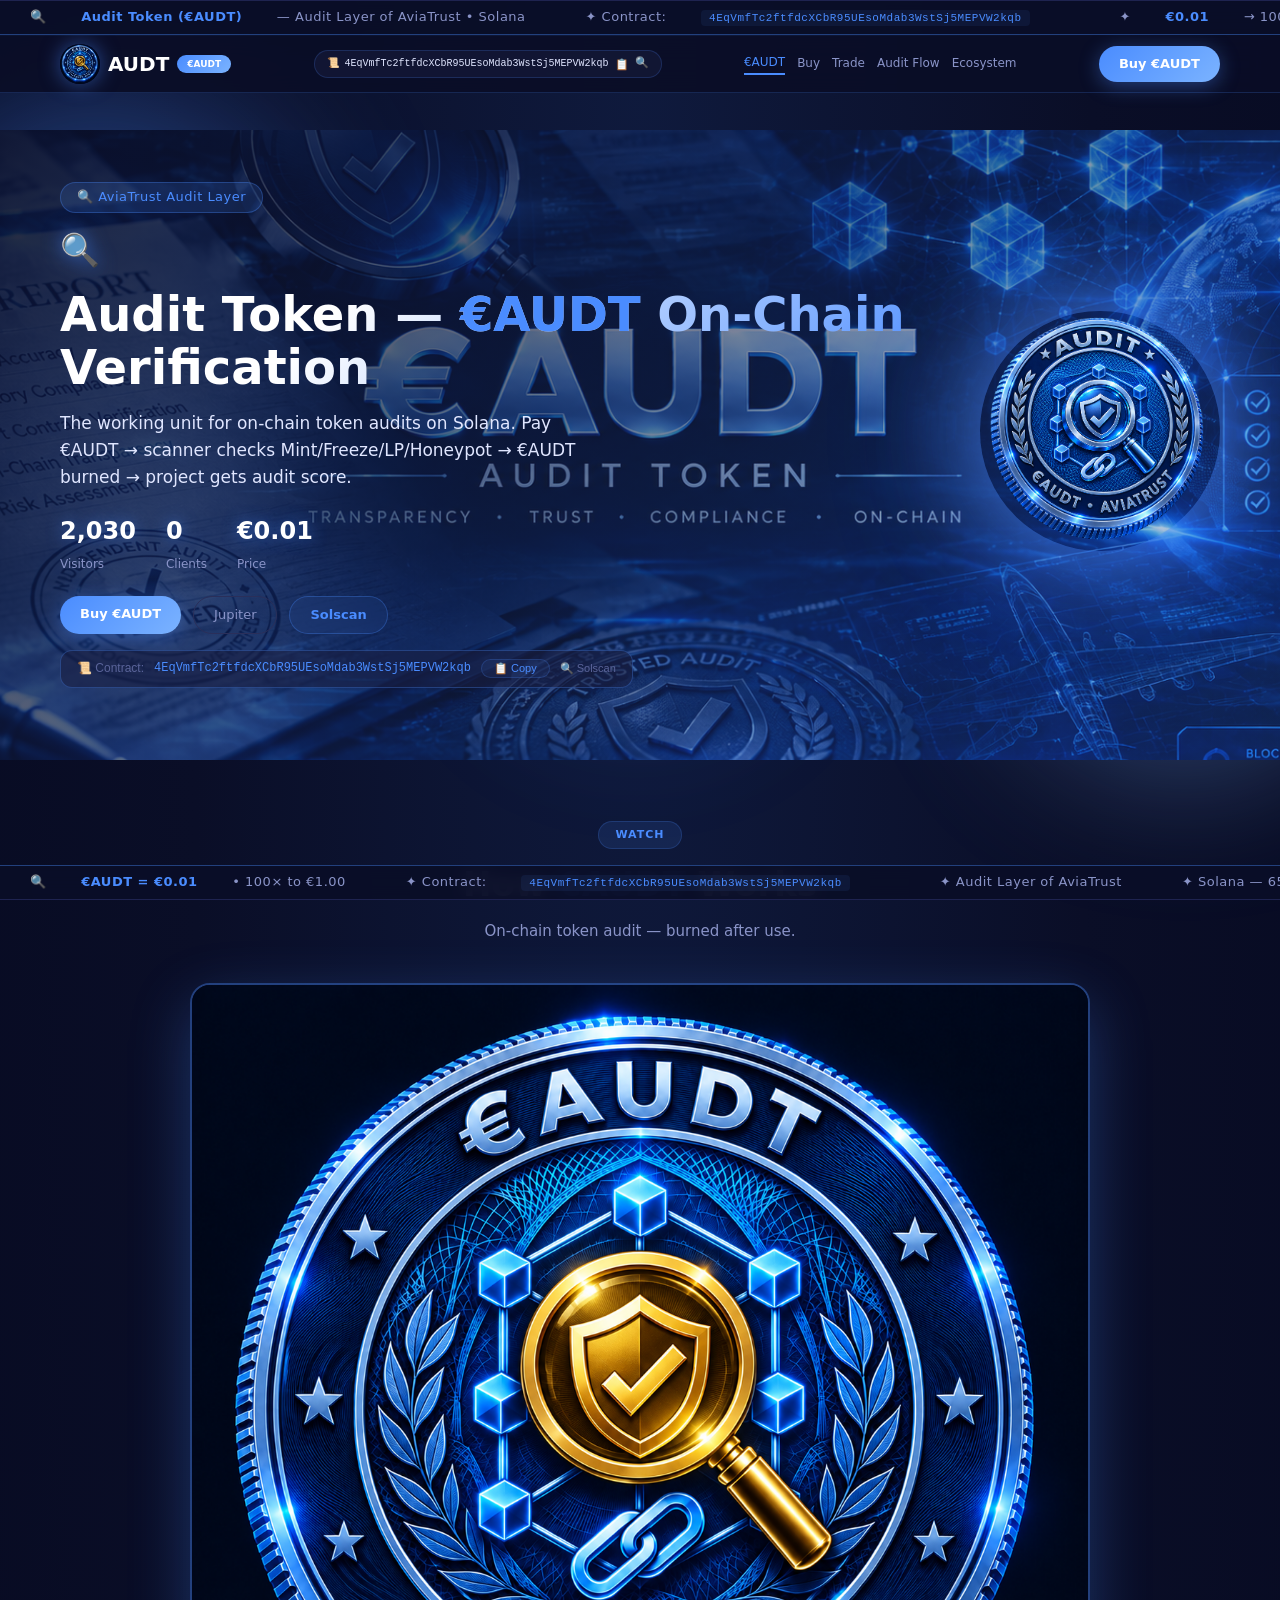
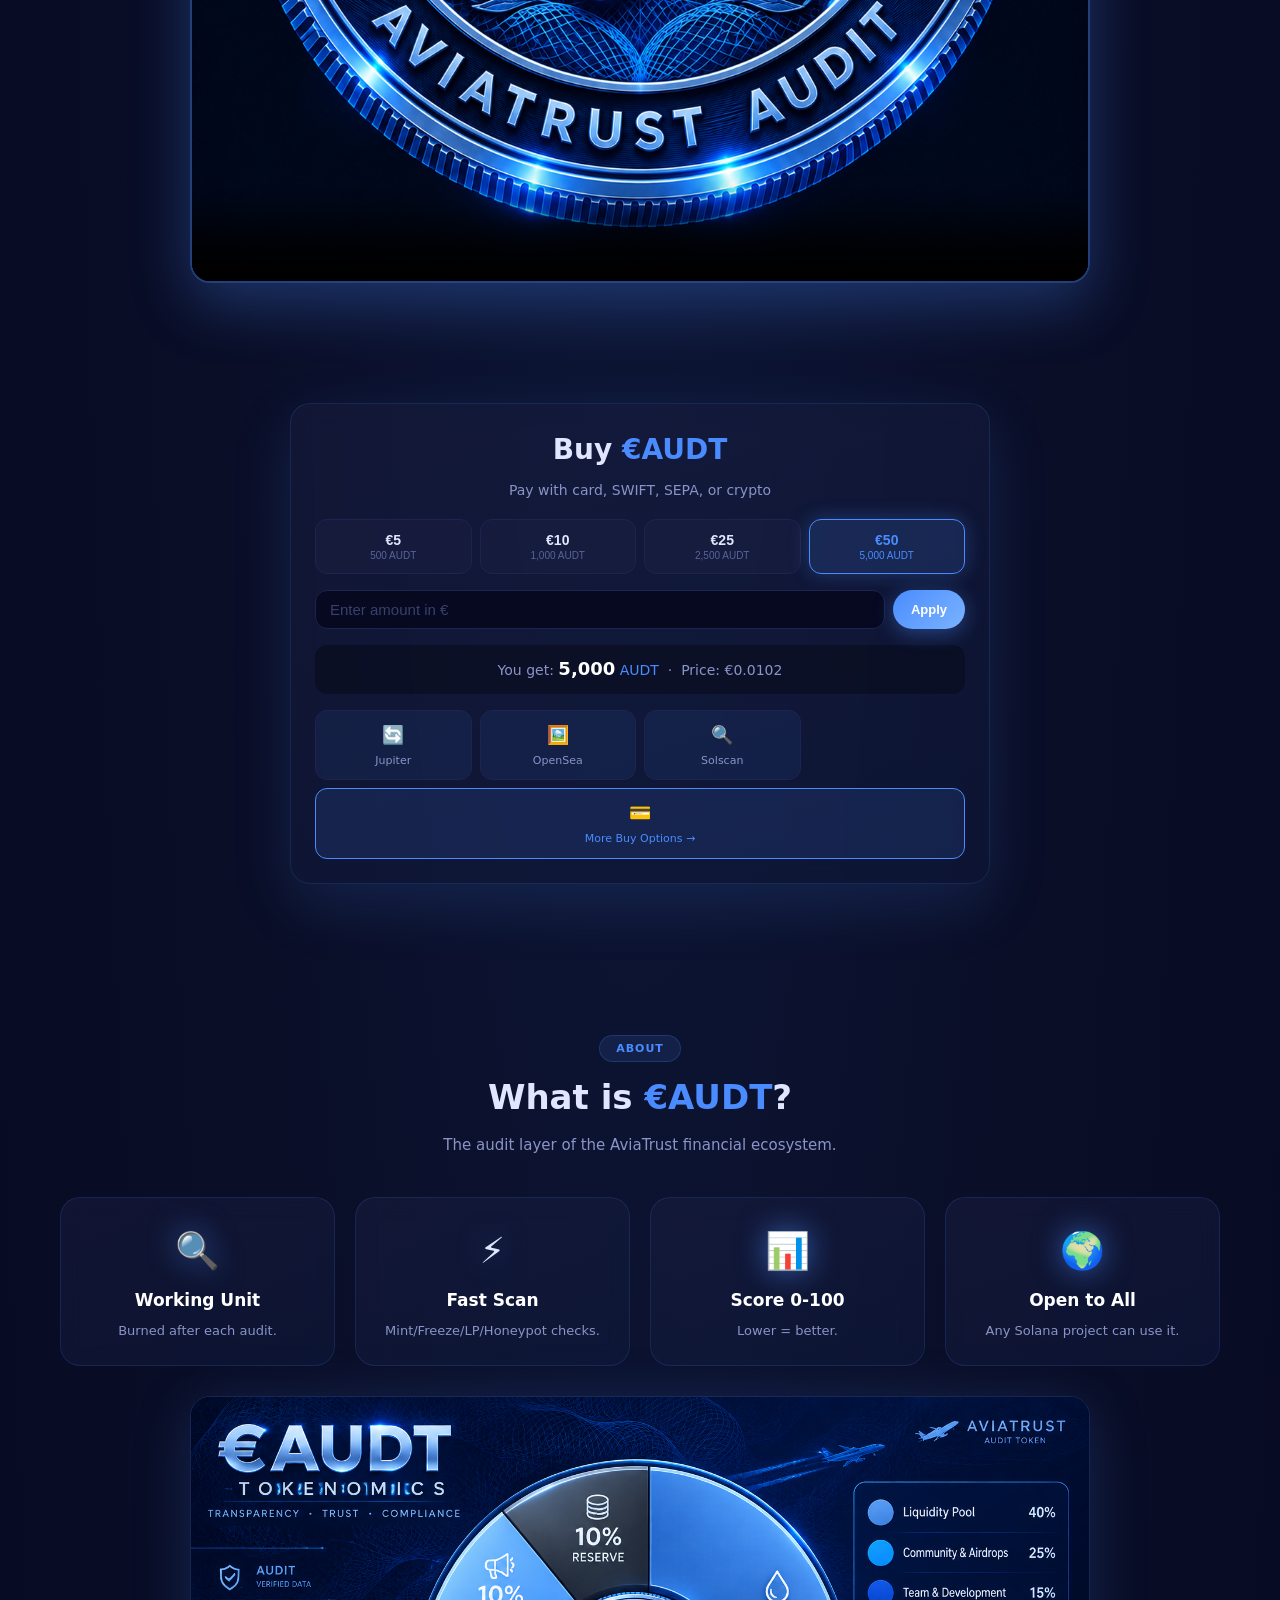
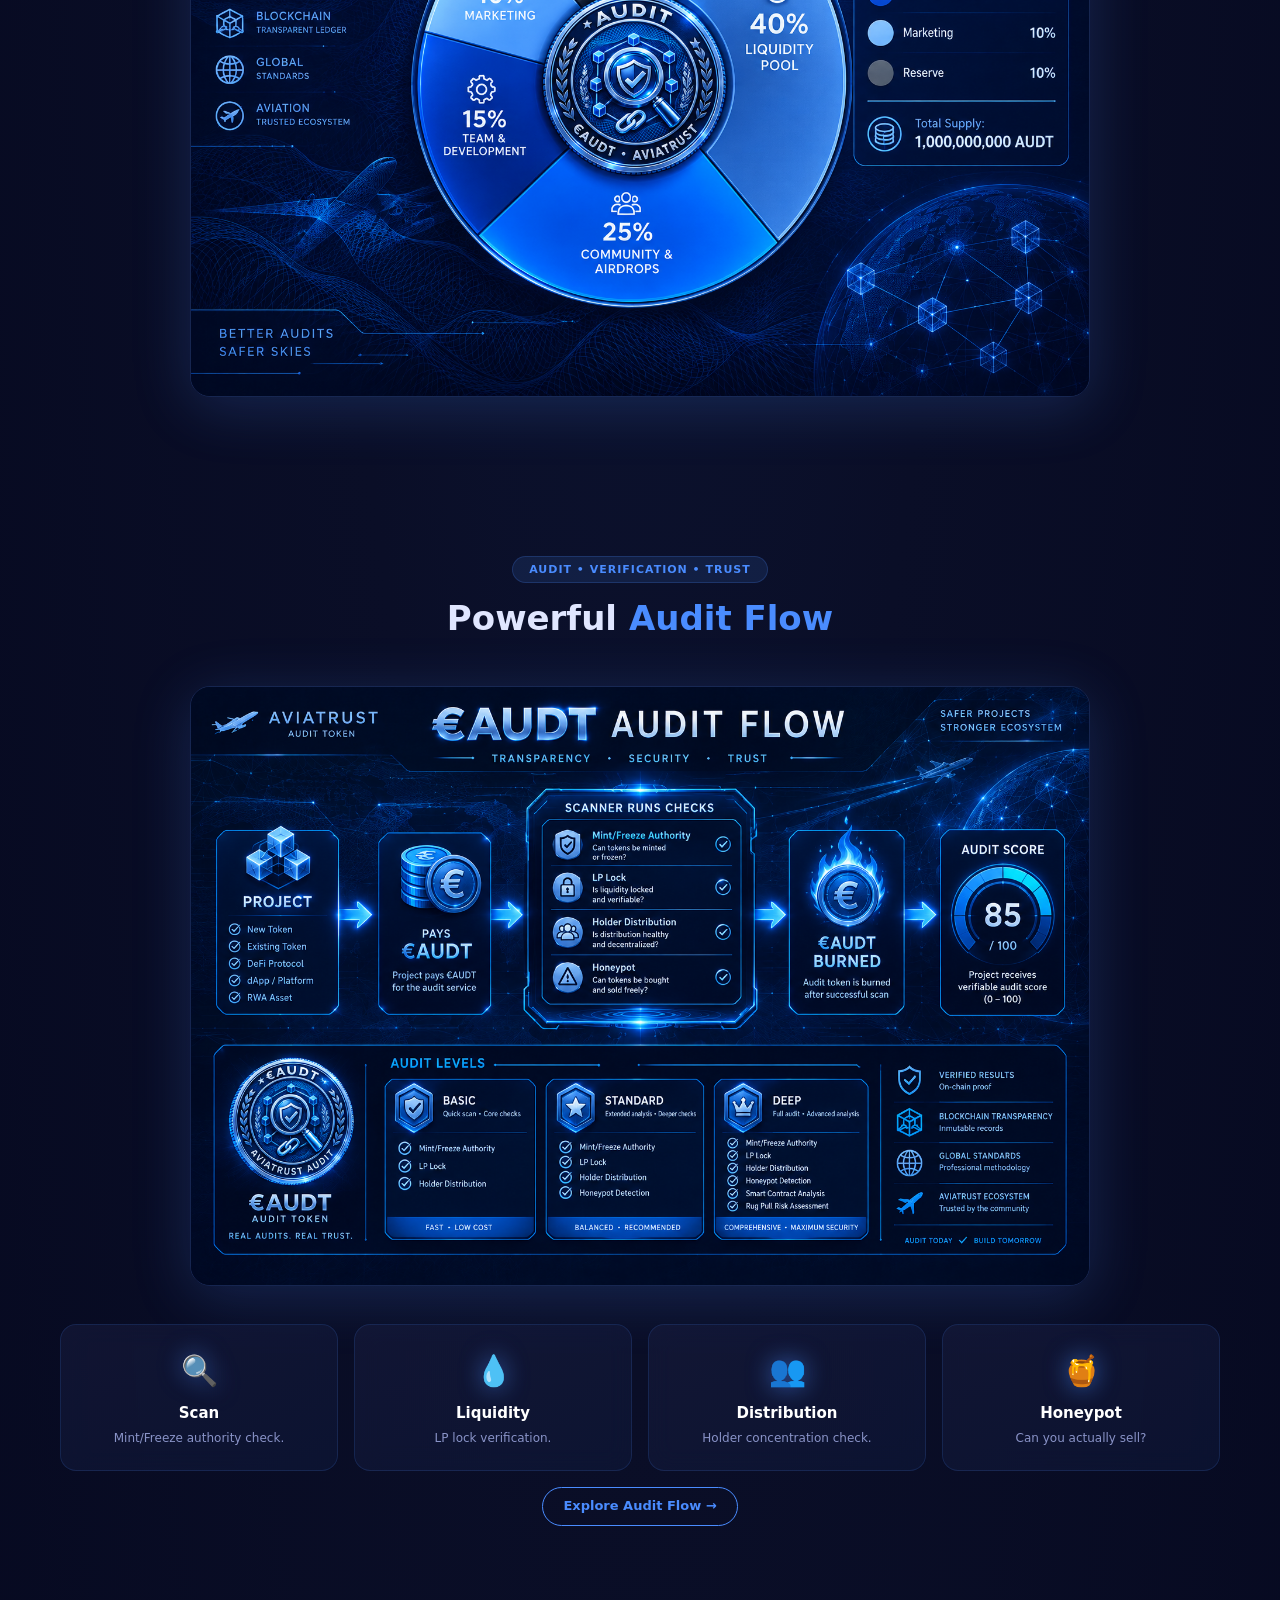
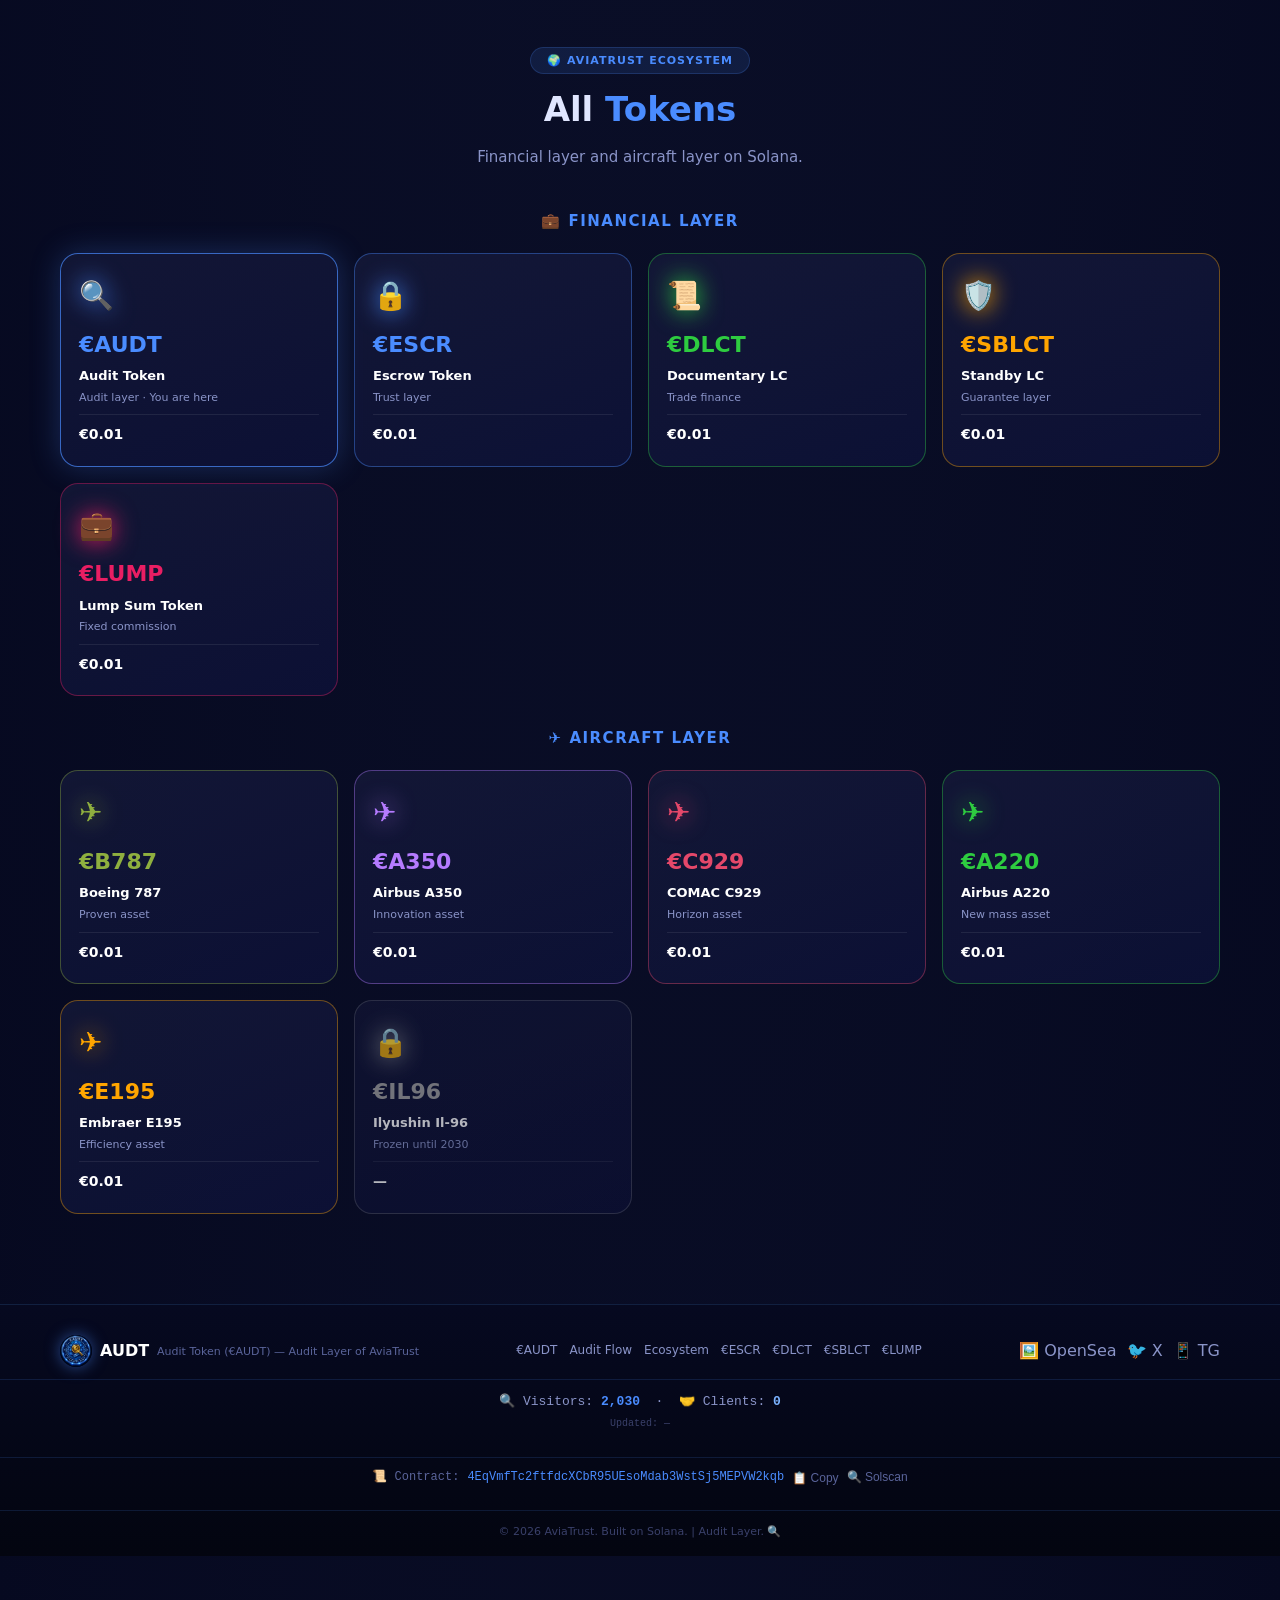
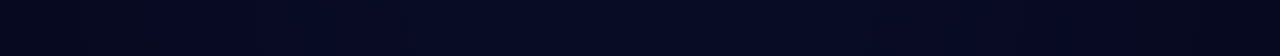
==== index.html @ 206a0cb3 "Create index.html" ====
<!DOCTYPE html>
<html lang="en">
<head>
<meta charset="UTF-8" />
<meta name="viewport" content="width=device-width, initial-scale=1.0"/>
<title>Audit Token (€AUDT) — Audit Layer of AviaTrust</title>
<meta name="description" content="Audit Token on Solana. Working unit for on-chain token audits. €0.01 → target ×100." />
<link rel="icon" href="audt_logo.png" />
<link rel="stylesheet" href="ai-agent.css" />
<style>
* { margin: 0; padding: 0; box-sizing: border-box; }
body {
  font-family: 'Segoe UI', system-ui, sans-serif;
  background: radial-gradient(ellipse at top, #0F1A3D 0%, #0A0E27 50%, #060920 100%);
  color: #E0E6FF; line-height: 1.6; overflow-x: hidden;
  padding-top: 130px; padding-bottom: 60px;
}
.container { max-width: 1200px; margin: 0 auto; padding: 0 20px; }

.orb { position: fixed; border-radius: 50%; pointer-events: none; filter: blur(80px); opacity: 0.4; z-index: 0; }
.orb-1 { width: 400px; height: 400px; background: #4A8CFF; top: 10%; left: -100px; }
.orb-2 { width: 350px; height: 350px; background: #7BB3FF; bottom: 15%; right: -80px; }
.orb-3 { width: 250px; height: 250px; background: #4A8CFF; top: 50%; left: 40%; opacity: 0.2; }

.ticker { position: fixed; left: 0; width: 100%; z-index: 1000; background: rgba(10, 14, 39, 0.95); border-top: 1px solid #1E2350; border-bottom: 1px solid #1E2350; overflow: hidden; padding: 6px 0; backdrop-filter: blur(8px); }
.ticker-top { top: 0; border-bottom: 1px solid rgba(74,140,255,0.4); }
.ticker-bottom { bottom: 0; border-top: 1px solid rgba(74,140,255,0.4); }
.ticker-track { display: flex; white-space: nowrap; animation: tickerScroll 45s linear infinite; width: max-content; }
.ticker-track span { margin: 0 30px; font-size: 13px; color: #8A94C8; letter-spacing: 0.5px; flex-shrink: 0; }
.ticker-track .highlight-ticker { color: #4A8CFF; font-weight: 600; }
.ticker-track .contract-ticker { font-family: 'Courier New', monospace; color: #4A8CFF; background: rgba(74,140,255,0.08); padding: 2px 8px; border-radius: 4px; font-size: 11px; }
@keyframes tickerScroll { 0% { transform: translateX(0); } 100% { transform: translateX(-50%); } }
.ticker-bottom .ticker-track { animation-duration: 38s; }

header { position: fixed; top: 36px; left: 0; width: 100%; background: rgba(10, 14, 39, 0.92); backdrop-filter: blur(12px); z-index: 900; border-bottom: 1px solid rgba(74,140,255,0.2); padding: 8px 0; }
.header-inner { display: flex; align-items: center; justify-content: space-between; flex-wrap: wrap; gap: 8px; }
.logo { display: flex; align-items: center; gap: 8px; }
.logo img { height: 40px; width: auto; border-radius: 50%; box-shadow: 0 0 20px rgba(74,140,255,0.5); }
.logo-text { font-size: 20px; font-weight: 700; color: #fff; }
.logo-badge { font-size: 9px; background: linear-gradient(135deg, #4A8CFF, #7BB3FF); color: #fff; padding: 2px 10px; border-radius: 20px; font-weight: 700; text-transform: uppercase; }
.header-contract { font-size: 10px; color: #5A649A; background: rgba(26,30,65,0.5); padding: 4px 12px; border-radius: 20px; border: 1px solid rgba(74,140,255,0.2); display: inline-flex; align-items: center; gap: 6px; font-family: 'Courier New', monospace; }
.header-contract .addr { color: #E0E6FF; }
.header-contract .copy-btn { background: transparent; border: none; color: #5A649A; cursor: pointer; font-size: 11px; }
.header-contract .copy-btn:hover { color: #4A8CFF; }
.header-contract .solscan-link { color: #5A649A; text-decoration: none; font-size: 11px; }
.header-contract .solscan-link:hover { color: #4A8CFF; }

nav { display: flex; gap: 12px; align-items: center; flex-wrap: wrap; }
nav a { color: #8A94C8; text-decoration: none; font-size: 12px; font-weight: 500; transition: 0.3s; }
nav a:hover { color: #4A8CFF; }
nav a.active { color: #4A8CFF; border-bottom: 2px solid #4A8CFF; }

.btn-primary { background: linear-gradient(135deg, #4A8CFF 0%, #7BB3FF 100%); color: #fff; padding: 8px 20px; border-radius: 30px; font-weight: 700; text-decoration: none; transition: 0.3s; border: none; cursor: pointer; display: inline-block; font-size: 13px; box-shadow: 0 4px 20px rgba(74,140,255,0.4); }
.btn-primary:hover { transform: translateY(-2px); box-shadow: 0 8px 30px rgba(74,140,255,0.7); }
.btn-secondary { background: transparent; color: #4A8CFF; padding: 8px 20px; border-radius: 30px; font-weight: 600; text-decoration: none; border: 1px solid #4A8CFF; transition: 0.3s; display: inline-block; font-size: 13px; }
.btn-secondary:hover { background: #4A8CFF; color: #fff; box-shadow: 0 0 20px rgba(74,140,255,0.5); }
.btn-outline { background: transparent; color: #8A94C8; padding: 8px 20px; border-radius: 30px; font-weight: 500; text-decoration: none; border: 1px solid #2A2F5A; transition: 0.3s; display: inline-block; font-size: 13px; }
.btn-outline:hover { border-color: #4A8CFF; color: #fff; }
.btn-glass { background: rgba(74,140,255, 0.08); backdrop-filter: blur(10px); color: #4A8CFF; padding: 8px 20px; border-radius: 30px; font-weight: 600; text-decoration: none; border: 1px solid rgba(74,140,255,0.3); transition: 0.3s; display: inline-block; font-size: 13px; }
.btn-glass:hover { background: rgba(74,140,255,0.2); box-shadow: 0 0 25px rgba(74,140,255,0.4); }

.hero { padding: 20px 0 40px; position: relative; z-index: 1; min-height: 70vh; display: flex; align-items: center; background-image: url('audt_hero_bg.png'); background-size: cover; background-position: center; background-attachment: fixed; }
.hero::before { content: ''; position: absolute; top: 0; left: 0; right: 0; bottom: 0; background: linear-gradient(135deg, rgba(10,14,39,0.92) 0%, rgba(74,140,255,0.2) 100%); z-index: -1; }
.hero-inner { display: flex; align-items: center; gap: 40px; position: relative; z-index: 1; }
.hero-content { flex: 1; }
.hero-tag { display: inline-block; background: rgba(74,140,255,0.15); color: #4A8CFF; padding: 4px 16px; border-radius: 20px; font-size: 13px; font-weight: 500; letter-spacing: 0.5px; margin-bottom: 12px; border: 1px solid rgba(74,140,255,0.3); }
.hero h1 { font-size: 48px; font-weight: 800; line-height: 1.1; margin-bottom: 16px; background: linear-gradient(135deg, #fff 30%, #4A8CFF 100%); -webkit-background-clip: text; -webkit-text-fill-color: transparent; background-clip: text; }
.hero h1 .highlight { color: #4A8CFF; -webkit-text-fill-color: #4A8CFF; }
.hero .plane-icon { display: block; font-size: 32px; color: #4A8CFF; margin-bottom: 12px; text-shadow: 0 0 20px rgba(74,140,255,0.8); }
.hero p { font-size: 17px; color: #E0E6FF; max-width: 520px; margin-bottom: 20px; }
.hero-stats { display: flex; gap: 30px; margin-bottom: 20px; flex-wrap: wrap; }
.stat-number { display: block; font-size: 24px; font-weight: 700; color: #fff; text-shadow: 0 0 15px rgba(74,140,255,0.5); }
.stat-label { font-size: 12px; color: #8A94C8; }
.hero-actions { display: flex; gap: 12px; flex-wrap: wrap; }

.contract-hero { margin-top: 16px; padding: 8px 16px; background: rgba(26,30,65,0.6); border-radius: 12px; border: 1px solid rgba(74,140,255,0.3); display: inline-flex; align-items: center; gap: 10px; flex-wrap: wrap; font-size: 12px; font-family: 'Courier New', monospace; }
.contract-hero .label { color: #5A649A; font-family: 'Segoe UI', sans-serif; }
.contract-hero .addr { color: #4A8CFF; }
.contract-hero .copy-btn { background: rgba(74,140,255,0.08); border: 1px solid rgba(74,140,255,0.2); color: #4A8CFF; padding: 2px 12px; border-radius: 16px; cursor: pointer; font-size: 11px; transition: 0.2s; font-family: 'Segoe UI', sans-serif; }
.contract-hero .copy-btn:hover { background: rgba(74,140,255,0.2); }
.contract-hero .solscan-link { color: #5A649A; text-decoration: none; font-size: 11px; font-family: 'Segoe UI', sans-serif; }
.contract-hero .solscan-link:hover { color: #fff; }

.hero-visual { flex: 0 0 240px; text-align: center; }
.hero-coin { width: 240px; height: 240px; border-radius: 50%; object-fit: cover; box-shadow: 0 0 100px rgba(74,140,255,0.7), 0 0 150px rgba(74,140,255,0.4); animation: floatCoin 4s ease-in-out infinite; }
@keyframes floatCoin { 0%, 100% { transform: translateY(0) rotate(0deg); } 50% { transform: translateY(-15px) rotate(5deg); } }

.video-section { padding: 60px 0; position: relative; z-index: 1; }
.video-wrapper { max-width: 900px; margin: 0 auto; border-radius: 20px; overflow: hidden; border: 2px solid rgba(74,140,255,0.4); box-shadow: 0 20px 60px rgba(74,140,255,0.3); transition: 0.3s; }
.video-wrapper:hover { box-shadow: 0 20px 80px rgba(74,140,255,0.6); transform: translateY(-4px); border-color: #4A8CFF; }
.video-wrapper video { width: 100%; display: block; }

.quick-buy { max-width: 700px; margin: 0 auto 30px; background: linear-gradient(160deg, rgba(26,30,65,0.6) 0%, rgba(15,26,61,0.6) 100%); border: 1px solid rgba(74,140,255,0.3); border-radius: 24px; padding: 28px 32px; backdrop-filter: blur(12px); text-align: center; box-shadow: 0 20px 60px rgba(74,140,255,0.15); }
.quick-buy h2 { font-size: 28px; margin-bottom: 6px; }
.quick-buy h2 .highlight { color: #4A8CFF; }
.quick-buy .sub { color: #8A94C8; margin-bottom: 18px; font-size: 14px; }
.buy-amount-grid { display: grid; grid-template-columns: repeat(4, 1fr); gap: 8px; margin-bottom: 16px; }
.buy-amount-btn { background: rgba(26,30,65,0.6); border: 1px solid #1E2350; border-radius: 12px; padding: 12px 6px; color: #E0E6FF; font-size: 14px; font-weight: 600; cursor: pointer; transition: 0.3s; }
.buy-amount-btn:hover, .buy-amount-btn.active { border-color: #4A8CFF; background: rgba(74,140,255,0.15); color: #4A8CFF; box-shadow: 0 0 20px rgba(74,140,255,0.3); }
.buy-amount-btn small { display: block; font-size: 10px; font-weight: 400; color: #5A649A; margin-top: 2px; }
.buy-amount-btn.active small { color: #4A8CFF; }
.buy-custom-row { display: flex; gap: 8px; margin-bottom: 16px; }
.buy-custom-row input { flex: 1; padding: 10px 14px; border-radius: 12px; border: 1px solid #1E2350; background: #060920; color: #fff; font-size: 15px; outline: none; min-width: 0; }
.buy-custom-row input:focus { border-color: #4A8CFF; }
.buy-custom-row input::placeholder { color: #3A406A; }
.buy-total { background: rgba(0,0,0,0.3); border-radius: 12px; padding: 10px; margin-bottom: 16px; font-size: 14px; color: #8A94C8; }
.buy-total strong { color: #fff; font-size: 18px; }
.buy-links-grid { display: grid; grid-template-columns: repeat(4, 1fr); gap: 8px; margin-top: 12px; }
.buy-links-grid a { background: rgba(74,140,255,0.08); border: 1px solid #1E2350; border-radius: 12px; padding: 10px 6px; color: #8A94C8; text-decoration: none; font-size: 11px; transition: 0.3s; text-align: center; }
.buy-links-grid a:hover { border-color: #4A8CFF; color: #4A8CFF; background: rgba(74,140,255,0.05); }
.buy-links-grid a .icon { display: block; font-size: 18px; margin-bottom: 2px; }

section { padding: 60px 0; position: relative; z-index: 1; }
.section-header { text-align: center; margin-bottom: 40px; }
.section-tag { display: inline-block; background: rgba(74,140,255,0.12); color: #4A8CFF; padding: 4px 16px; border-radius: 20px; font-size: 11px; font-weight: 600; text-transform: uppercase; letter-spacing: 1px; border: 1px solid rgba(74,140,255,0.2); }
.section-header h2 { font-size: 34px; font-weight: 700; margin: 8px 0; }
.section-header h2 .highlight { color: #4A8CFF; }
.section-header p { color: #8A94C8; max-width: 600px; margin: 0 auto; font-size: 15px; }

.glass-card { background: linear-gradient(160deg, rgba(26, 30, 65, 0.5) 0%, rgba(15, 26, 61, 0.5) 100%); backdrop-filter: blur(12px); border: 1px solid rgba(74,140,255,0.15); border-radius: 20px; padding: 24px 24px; transition: 0.4s; }
.glass-card:hover { border-color: rgba(74,140,255,0.4); transform: translateY(-4px); box-shadow: 0 20px 40px rgba(74,140,255,0.15); }

.about-grid { display: grid; grid-template-columns: repeat(auto-fit, minmax(200px, 1fr)); gap: 20px; }
.about-card { text-align: center; padding: 24px; }
.about-icon { font-size: 36px; margin-bottom: 8px; filter: drop-shadow(0 0 15px rgba(74,140,255,0.6)); }
.about-card h3 { font-size: 17px; margin-bottom: 6px; color: #fff; }
.about-card p { font-size: 13px; color: #8A94C8; }

.rwa-grid { display: grid; grid-template-columns: repeat(auto-fit, minmax(220px, 1fr)); gap: 16px; }
.rwa-card { background: linear-gradient(160deg, rgba(26,30,65,0.5), rgba(15,26,61,0.5)); border: 1px solid rgba(74,140,255,0.15); border-radius: 16px; padding: 22px 18px; text-align: center; transition: 0.3s; }
.rwa-card:hover { border-color: #4A8CFF; transform: translateY(-4px); box-shadow: 0 15px 30px rgba(74,140,255,0.2); }
.rwa-card .rwa-icon { font-size: 30px; margin-bottom: 6px; filter: drop-shadow(0 0 12px rgba(74,140,255,0.6)); }
.rwa-card h4 { color: #fff; font-size: 15px; }
.rwa-card p { color: #8A94C8; font-size: 12px; margin-top: 4px; }

.image-block { max-width: 900px; margin: 30px auto; text-align: center; }
.image-block img { max-width: 100%; border-radius: 20px; border: 1px solid rgba(74,140,255,0.2); box-shadow: 0 10px 60px rgba(74,140,255,0.2); }

/* ECOSYSTEM TOKENS */
.token-block-title { text-align: center; font-size: 15px; font-weight: 700; color: #4A8CFF; text-transform: uppercase; letter-spacing: 1.5px; margin: 30px 0 20px; }
.token-grid { display: grid; grid-template-columns: repeat(auto-fit, minmax(220px, 1fr)); gap: 16px; margin-bottom: 30px; }
.token-tile { display: block; padding: 20px 18px; border-radius: 18px; text-decoration: none; color: #E0E6FF; background: linear-gradient(160deg, rgba(26, 30, 65, 0.6) 0%, rgba(15, 20, 64, 0.6) 100%); border: 1px solid rgba(255, 255, 255, 0.08); transition: 0.3s; }
.token-tile:hover { transform: translateY(-4px); box-shadow: 0 20px 40px rgba(0, 0, 0, 0.4); }
.token-tile-icon { font-size: 28px; margin-bottom: 8px; filter: drop-shadow(0 0 12px currentColor); }
.token-tile-symbol { font-size: 22px; font-weight: 800; margin-bottom: 4px; }
.token-tile-name { font-size: 13px; color: #fff; font-weight: 600; margin-bottom: 2px; }
.token-tile-desc { font-size: 11px; color: #8A94C8; margin-bottom: 8px; }
.token-tile-price { font-size: 14px; font-weight: 700; color: #fff; padding-top: 8px; border-top: 1px solid rgba(255, 255, 255, 0.08); }
.token-audt { border-color: rgba(74,140,255,0.7); color: #4A8CFF; box-shadow: 0 0 30px rgba(74,140,255,0.25); }
.token-escr { border-color: rgba(74,140,255,0.4); color: #4A8CFF; }
.token-dlct { border-color: rgba(46,204,64,0.4); color: #2ECC40; }
.token-sblct { border-color: rgba(255,165,0,0.4); color: #FFA500; }
.token-lump { border-color: rgba(233,30,99,0.4); color: #E91E63; }
.token-b787 { border-color: rgba(143,175,63,0.4); color: #8FAF3F; }
.token-a350 { border-color: rgba(181,123,255,0.4); color: #B57BFF; }
.token-c929 { border-color: rgba(229,72,106,0.4); color: #E5486A; }
.token-a220 { border-color: rgba(46,204,64,0.4); color: #2ECC40; }
.token-e195 { border-color: rgba(255,165,0,0.4); color: #FFA500; }
.token-il96 { border-color: rgba(160,160,160,0.3); color: #A0A0A0; opacity: 0.7; }

footer { background: linear-gradient(180deg, #060920 0%, #030510 100%); padding: 30px 0 16px; position: relative; z-index: 1; border-top: 1px solid rgba(74,140,255,0.2); margin-bottom: 40px; }
.footer-inner { display: flex; justify-content: space-between; align-items: center; flex-wrap: wrap; gap: 12px; }
.footer-brand { display: flex; align-items: center; gap: 8px; }
.footer-brand img { height: 32px; width: auto; border-radius: 50%; box-shadow: 0 0 15px rgba(74,140,255,0.5); }
.footer-brand .logo-text { font-size: 16px; }
.footer-brand p { font-size: 11px; color: #5A649A; margin-top: 2px; }
.footer-links { display: flex; gap: 12px; flex-wrap: wrap; }
.footer-links a { color: #8A94C8; text-decoration: none; font-size: 12px; }
.footer-links a:hover { color: #4A8CFF; }
.footer-social { display: flex; gap: 10px; }
.footer-social a { color: #8A94C8; text-decoration: none; font-size: 16px; }
.footer-social a:hover { color: #4A8CFF; }

.footer-counter { text-align: center; padding: 12px 0; border-top: 1px solid rgba(74,140,255,0.15); margin-top: 12px; font-size: 13px; color: #8A94C8; font-family: 'Courier New', monospace; }
.footer-counter .counter-visitors { color: #4A8CFF; font-weight: 600; }
.footer-counter .counter-clients { color: #7BB3FF; font-weight: 600; }
.footer-counter .time { font-size: 10px; color: #3A406A; }

.footer-contract { text-align: center; padding: 10px 0; border-top: 1px solid rgba(74,140,255,0.15); margin-top: 12px; font-size: 12px; color: #5A649A; display: flex; align-items: center; justify-content: center; gap: 8px; flex-wrap: wrap; font-family: 'Courier New', monospace; }
.footer-contract .addr { color: #4A8CFF; }
.footer-contract .copy-btn { background: transparent; border: none; color: #5A649A; cursor: pointer; font-size: 12px; font-family: 'Segoe UI', sans-serif; }
.footer-contract .copy-btn:hover { color: #4A8CFF; }
.footer-contract .solscan-link { color: #5A649A; text-decoration: none; font-size: 12px; font-family: 'Segoe UI', sans-serif; }
.footer-contract .solscan-link:hover { color: #fff; }
.footer-bottom { text-align: center; padding-top: 12px; border-top: 1px solid rgba(74,140,255,0.15); margin-top: 12px; font-size: 11px; color: #3A406A; }

@media (max-width: 768px) {
  body { padding-top: 180px; }
  header { top: 34px; padding: 6px 0; }
  .header-inner { flex-direction: column; align-items: stretch; }
  .header-contract { font-size: 9px; padding: 2px 8px; justify-content: center; }
  nav { justify-content: center; gap: 6px; }
  nav a { font-size: 10px; }
  .hero { padding: 10px 0 30px; background-attachment: scroll; }
  .hero-inner { flex-direction: column; text-align: center; }
  .hero h1 { font-size: 32px; }
  .hero-stats { justify-content: center; gap: 14px; }
  .hero-actions { justify-content: center; }
  .contract-hero { justify-content: center; font-size: 10px; }
  .hero-visual { flex: 0 0 160px; }
  .hero-coin { width: 160px; height: 160px; }
  .quick-buy { padding: 16px; }
  .buy-amount-grid { grid-template-columns: repeat(2, 1fr); }
  .buy-links-grid { grid-template-columns: 1fr 1fr; }
  .buy-custom-row { flex-direction: column; }
  section { padding: 30px 0; }
  .footer-inner { flex-direction: column; text-align: center; }
  .footer-contract { font-size: 10px; flex-direction: column; gap: 4px; }
}
@media (max-width: 480px) {
  .hero h1 { font-size: 26px; }
  .hero-stats { gap: 8px; }
  .stat-number { font-size: 16px; }
  .buy-amount-grid { grid-template-columns: 1fr 1fr; }
  .buy-links-grid { grid-template-columns: 1fr; }
  .header-contract { display: none; }
  .orb { display: none; }
}
</style>
</head>
<body>

<div class="orb orb-1"></div>
<div class="orb orb-2"></div>
<div class="orb orb-3"></div>

<div class="ticker ticker-top">
  <div class="ticker-track">
    <span>🔍 <span class="highlight-ticker">Audit Token (€AUDT)</span> — Audit Layer of AviaTrust • Solana</span>
    <span>✦ Contract: <span class="contract-ticker">4EqVmfTc2ftfdcXCbR95UEsoMdab3WstSj5MEPVW2kqb</span></span>
    <span>✦ <span class="highlight-ticker">€0.01</span> → 100× to €1.00</span>
    <span>✦ Token-2022 • 1% Transfer Fee</span>
    <span>✦ Mint/Freeze/LP/Honeypot checks</span>
    <span>✦ SWIFT • SEPA • CIPS • UPI • PIX</span>
    <span>🔍 <span class="highlight-ticker">Audit Token (€AUDT)</span> — Audit Layer of AviaTrust • Solana</span>
    <span>✦ Contract: <span class="contract-ticker">4EqVmfTc2ftfdcXCbR95UEsoMdab3WstSj5MEPVW2kqb</span></span>
    <span>✦ <span class="highlight-ticker">€0.01</span> → 100× to €1.00</span>
    <span>✦ Token-2022 • 1% Transfer Fee</span>
    <span>✦ Mint/Freeze/LP/Honeypot checks</span>
    <span>✦ SWIFT • SEPA • CIPS • UPI • PIX</span>
  </div>
</div>

<header>
  <div class="container header-inner">
    <div class="logo">
      <img src="audt_logo.png" alt="€AUDT Logo" />
      <span class="logo-text">AUDT</span>
      <span class="logo-badge">€AUDT</span>
    </div>
    <div class="header-contract">
      📜 <span class="addr">4EqVmfTc2ftfdcXCbR95UEsoMdab3WstSj5MEPVW2kqb</span>
      <button onclick="navigator.clipboard.writeText('4EqVmfTc2ftfdcXCbR95UEsoMdab3WstSj5MEPVW2kqb')" class="copy-btn">📋</button>
      <a href="https://solscan.io/token/4EqVmfTc2ftfdcXCbR95UEsoMdab3WstSj5MEPVW2kqb" target="_blank" class="solscan-link">🔍</a>
    </div>
    <nav>
      <a href="index.html" class="active">€AUDT</a>
      <a href="buy.html">Buy</a>
      <a href="trade.html">Trade</a>
      <a href="fintech2.html">Audit Flow</a>
      <a href="ecosystem.html">Ecosystem</a>
    </nav>
    <a href="buy.html" class="btn-primary">Buy €AUDT</a>
  </div>
</header>

<section class="hero">
  <div class="container hero-inner">
    <div class="hero-content">
      <div class="hero-tag">🔍 AviaTrust Audit Layer</div>
      <span class="plane-icon">🔍</span>
      <h1>Audit Token — <span class="highlight">€AUDT</span> On-Chain Verification</h1>
      <p>The working unit for on-chain token audits on Solana. Pay €AUDT → scanner checks Mint/Freeze/LP/Honeypot → €AUDT burned → project gets audit score.</p>
      <div class="hero-stats">
        <div class="stat"><span class="stat-number counter-visitors">2,030</span><span class="stat-label">Visitors</span></div>
        <div class="stat"><span class="stat-number counter-clients">0</span><span class="stat-label">Clients</span></div>
        <div class="stat"><span class="stat-number">€0.01</span><span class="stat-label">Price</span></div>
      </div>
      <div class="hero-actions">
        <a href="buy.html" class="btn-primary">Buy €AUDT</a>
        <a href="https://jup.ag/tokens/4EqVmfTc2ftfdcXCbR95UEsoMdab3WstSj5MEPVW2kqb" target="_blank" class="btn-outline">Jupiter</a>
        <a href="https://solscan.io/token/4EqVmfTc2ftfdcXCbR95UEsoMdab3WstSj5MEPVW2kqb" target="_blank" class="btn-glass">Solscan</a>
      </div>
      <div class="contract-hero">
        <span class="label">📜 Contract:</span>
        <span class="addr">4EqVmfTc2ftfdcXCbR95UEsoMdab3WstSj5MEPVW2kqb</span>
        <button onclick="navigator.clipboard.writeText('4EqVmfTc2ftfdcXCbR95UEsoMdab3WstSj5MEPVW2kqb')" class="copy-btn">📋 Copy</button>
        <a href="https://solscan.io/token/4EqVmfTc2ftfdcXCbR95UEsoMdab3WstSj5MEPVW2kqb" target="_blank" class="solscan-link">🔍 Solscan</a>
      </div>
    </div>
    <div class="hero-visual">
      <img src="audt_coin.png" alt="€AUDT Coin" class="hero-coin" onerror="this.onerror=null;this.src='audt_logo.png';" />
    </div>
  </div>
</section>

<section class="video-section">
  <div class="container">
    <div class="section-header">
      <span class="section-tag">Watch</span>
      <h2>How <span class="highlight">€AUDT</span> Works</h2>
      <p>On-chain token audit — burned after use.</p>
    </div>
    <div class="video-wrapper">
      <video controls autoplay muted loop playsinline poster="audt_logo.png">
        <source src="audt_promo_video.mp4" type="video/mp4">
      </video>
    </div>
  </div>
</section>

<section id="buy">
  <div class="container">
    <div class="quick-buy glass-card">
      <h2>Buy <span class="highlight">€AUDT</span></h2>
      <p class="sub">Pay with card, SWIFT, SEPA, or crypto</p>
      <div class="buy-amount-grid">
        <button class="buy-amount-btn" data-usd="5">€5 <small>500 AUDT</small></button>
        <button class="buy-amount-btn" data-usd="10">€10 <small>1,000 AUDT</small></button>
        <button class="buy-amount-btn" data-usd="25">€25 <small>2,500 AUDT</small></button>
        <button class="buy-amount-btn active" data-usd="50">€50 <small>5,000 AUDT</small></button>
      </div>
      <div class="buy-custom-row">
        <input type="number" id="customAmount" placeholder="Enter amount in €" min="1" />
        <button class="btn-primary" id="setCustomBtn" style="padding: 10px 18px;">Apply</button>
      </div>
      <div class="buy-total">
        You get: <strong id="totalAUDT">5,000</strong> <span style="color:#4A8CFF;">AUDT</span>
        &nbsp;·&nbsp; Price: <span id="displayPrice">€0.01</span>
      </div>
      <div class="buy-links-grid">
        <a href="https://jup.ag/tokens/4EqVmfTc2ftfdcXCbR95UEsoMdab3WstSj5MEPVW2kqb" target="_blank"><span class="icon">🔄</span> Jupiter</a>
        <a href="https://opensea.io/token/solana/4EqVmfTc2ftfdcXCbR95UEsoMdab3WstSj5MEPVW2kqb" target="_blank"><span class="icon">🖼️</span> OpenSea</a>
        <a href="https://solscan.io/token/4EqVmfTc2ftfdcXCbR95UEsoMdab3WstSj5MEPVW2kqb" target="_blank"><span class="icon">🔍</span> Solscan</a>
        <a href="buy.html" style="grid-column: span 4; background: rgba(74,140,255,0.12); border-color: #4A8CFF; color: #4A8CFF;"><span class="icon">💳</span> More Buy Options →</a>
      </div>
    </div>
  </div>
</section>

<section id="about">
  <div class="container">
    <div class="section-header">
      <span class="section-tag">About</span>
      <h2>What is <span class="highlight">€AUDT</span>?</h2>
      <p>The audit layer of the AviaTrust financial ecosystem.</p>
    </div>
    <div class="about-grid">
      <div class="about-card glass-card"><div class="about-icon">🔍</div><h3>Working Unit</h3><p>Burned after each audit.</p></div>
      <div class="about-card glass-card"><div class="about-icon">⚡</div><h3>Fast Scan</h3><p>Mint/Freeze/LP/Honeypot checks.</p></div>
      <div class="about-card glass-card"><div class="about-icon">📊</div><h3>Score 0-100</h3><p>Lower = better.</p></div>
      <div class="about-card glass-card"><div class="about-icon">🌍</div><h3>Open to All</h3><p>Any Solana project can use it.</p></div>
    </div>
    <div class="image-block">
      <img src="audt_chart.png" alt="€AUDT Tokenomics Chart" />
    </div>
  </div>
</section>

<section id="fintech">
  <div class="container">
    <div class="section-header">
      <span class="section-tag">Audit • Verification • Trust</span>
      <h2>Powerful <span class="highlight">Audit Flow</span></h2>
    </div>
    <div class="image-block">
      <img src="audt_fintech_diagram.png" alt="€AUDT Audit Flow" />
    </div>
    <div class="rwa-grid">
      <div class="rwa-card glass-card"><div class="rwa-icon">🔍</div><h4>Scan</h4><p>Mint/Freeze authority check.</p></div>
      <div class="rwa-card glass-card"><div class="rwa-icon">💧</div><h4>Liquidity</h4><p>LP lock verification.</p></div>
      <div class="rwa-card glass-card"><div class="rwa-icon">👥</div><h4>Distribution</h4><p>Holder concentration check.</p></div>
      <div class="rwa-card glass-card"><div class="rwa-icon">🍯</div><h4>Honeypot</h4><p>Can you actually sell?</p></div>
    </div>
    <div style="text-align:center; margin-top:16px;">
      <a href="fintech2.html" class="btn-secondary">Explore Audit Flow →</a>
    </div>
  </div>
</section>

<!-- ===== ECOSYSTEM TOKENS ===== -->
<section id="tokens">
  <div class="container">
    <div class="section-header">
      <span class="section-tag">🌍 AviaTrust Ecosystem</span>
      <h2>All <span class="highlight">Tokens</span></h2>
      <p>Financial layer and aircraft layer on Solana.</p>
    </div>

    <div class="token-block-title">💼 Financial Layer</div>
    <div class="token-grid">
      <a href="index.html" class="token-tile token-audt">
        <div class="token-tile-icon">🔍</div>
        <div class="token-tile-symbol">€AUDT</div>
        <div class="token-tile-name">Audit Token</div>
        <div class="token-tile-desc">Audit layer · You are here</div>
        <div class="token-tile-price">€0.01</div>
      </a>
      <a href="https://aviabank.github.io/escr/" target="_blank" class="token-tile token-escr">
        <div class="token-tile-icon">🔒</div>
        <div class="token-tile-symbol">€ESCR</div>
        <div class="token-tile-name">Escrow Token</div>
        <div class="token-tile-desc">Trust layer</div>
        <div class="token-tile-price">€0.01</div>
      </a>
      <a href="https://aviabank.github.io/dlct/" target="_blank" class="token-tile token-dlct">
        <div class="token-tile-icon">📜</div>
        <div class="token-tile-symbol">€DLCT</div>
        <div class="token-tile-name">Documentary LC</div>
        <div class="token-tile-desc">Trade finance</div>
        <div class="token-tile-price">€0.01</div>
      </a>
      <a href="https://aviabank.github.io/sblct/" target="_blank" class="token-tile token-sblct">
        <div class="token-tile-icon">🛡️</div>
        <div class="token-tile-symbol">€SBLCT</div>
        <div class="token-tile-name">Standby LC</div>
        <div class="token-tile-desc">Guarantee layer</div>
        <div class="token-tile-price">€0.01</div>
      </a>
      <a href="https://aviabank.github.io/lump/" target="_blank" class="token-tile token-lump">
        <div class="token-tile-icon">💼</div>
        <div class="token-tile-symbol">€LUMP</div>
        <div class="token-tile-name">Lump Sum Token</div>
        <div class="token-tile-desc">Fixed commission</div>
        <div class="token-tile-price">€0.01</div>
      </a>
    </div>

    <div class="token-block-title">✈️ Aircraft Layer</div>
    <div class="token-grid">
      <a href="https://aviabank.github.io/b787/" target="_blank" class="token-tile token-b787">
        <div class="token-tile-icon">✈️</div>
        <div class="token-tile-symbol">€B787</div>
        <div class="token-tile-name">Boeing 787</div>
        <div class="token-tile-desc">Proven asset</div>
        <div class="token-tile-price">€0.01</div>
      </a>
      <a href="https://aviabank.github.io/a350/" target="_blank" class="token-tile token-a350">
        <div class="token-tile-icon">✈️</div>
        <div class="token-tile-symbol">€A350</div>
        <div class="token-tile-name">Airbus A350</div>
        <div class="token-tile-desc">Innovation asset</div>
        <div class="token-tile-price">€0.01</div>
      </a>
      <a href="https://aviabank.github.io/c929/" target="_blank" class="token-tile token-c929">
        <div class="token-tile-icon">✈️</div>
        <div class="token-tile-symbol">€C929</div>
        <div class="token-tile-name">COMAC C929</div>
        <div class="token-tile-desc">Horizon asset</div>
        <div class="token-tile-price">€0.01</div>
      </a>
      <a href="https://aviabank.github.io/a220/" target="_blank" class="token-tile token-a220">
        <div class="token-tile-icon">✈️</div>
        <div class="token-tile-symbol">€A220</div>
        <div class="token-tile-name">Airbus A220</div>
        <div class="token-tile-desc">New mass asset</div>
        <div class="token-tile-price">€0.01</div>
      </a>
      <a href="https://aviabank.github.io/e195/" target="_blank" class="token-tile token-e195">
        <div class="token-tile-icon">✈️</div>
        <div class="token-tile-symbol">€E195</div>
        <div class="token-tile-name">Embraer E195</div>
        <div class="token-tile-desc">Efficiency asset</div>
        <div class="token-tile-price">€0.01</div>
      </a>
      <a href="https://aviabank.github.io/il96/" target="_blank" class="token-tile token-il96">
        <div class="token-tile-icon">🔒</div>
        <div class="token-tile-symbol">€IL96</div>
        <div class="token-tile-name">Ilyushin Il-96</div>
        <div class="token-tile-desc">Frozen until 2030</div>
        <div class="token-tile-price">—</div>
      </a>
    </div>
  </div>
</section>

<div class="ticker ticker-bottom">
  <div class="ticker-track">
    <span>🔍 <span class="highlight-ticker">€AUDT = €0.01</span> • 100× to €1.00</span>
    <span>✦ Contract: <span class="contract-ticker">4EqVmfTc2ftfdcXCbR95UEsoMdab3WstSj5MEPVW2kqb</span></span>
    <span>✦ Audit Layer of AviaTrust</span>
    <span>✦ Solana — 65,000 TPS</span>
    <span>✦ Mint/Freeze/LP/Honeypot checks</span>
    <span>✦ 365 Days Liquidity Lock</span>
    <span>🔍 <span class="highlight-ticker">€AUDT = €0.01</span> • 100× to €1.00</span>
    <span>✦ Contract: <span class="contract-ticker">4EqVmfTc2ftfdcXCbR95UEsoMdab3WstSj5MEPVW2kqb</span></span>
    <span>✦ Audit Layer of AviaTrust</span>
    <span>✦ Solana — 65,000 TPS</span>
    <span>✦ Mint/Freeze/LP/Honeypot checks</span>
    <span>✦ 365 Days Liquidity Lock</span>
  </div>
</div>

<footer>
  <div class="container footer-inner">
    <div class="footer-brand">
      <img src="audt_logo.png" alt="€AUDT" />
      <span class="logo-text">AUDT</span>
      <p>Audit Token (€AUDT) — Audit Layer of AviaTrust</p>
    </div>
    <div class="footer-links">
      <a href="index.html">€AUDT</a>
      <a href="fintech1.html">Audit Flow</a>
      <a href="ecosystem.html">Ecosystem</a>
      <a href="https://aviabank.github.io/escr/" target="_blank">€ESCR</a>
      <a href="https://aviabank.github.io/dlct/" target="_blank">€DLCT</a>
      <a href="https://aviabank.github.io/sblct/" target="_blank">€SBLCT</a>
      <a href="https://aviabank.github.io/lump/" target="_blank">€LUMP</a>
    </div>
    <div class="footer-social">
      <a href="https://opensea.io/token/solana/4EqVmfTc2ftfdcXCbR95UEsoMdab3WstSj5MEPVW2kqb" target="_blank">🖼️ OpenSea</a>
      <a href="https://x.com/aviatrust" target="_blank">🐦 X</a>
      <a href="https://t.me/aviatrust" target="_blank">📱 TG</a>
    </div>
  </div>

  <div class="footer-counter">
    🔍 Visitors: <span class="counter-visitors">2,030</span>
    &nbsp;·&nbsp;
    🤝 Clients: <span class="counter-clients">0</span>
    <br />
    <span class="time counter-visitor-time">Updated: —</span>
  </div>

  <div class="footer-contract">
    📜 Contract: <span class="addr">4EqVmfTc2ftfdcXCbR95UEsoMdab3WstSj5MEPVW2kqb</span>
    <button onclick="navigator.clipboard.writeText('4EqVmfTc2ftfdcXCbR95UEsoMdab3WstSj5MEPVW2kqb')" class="copy-btn">📋 Copy</button>
    <a href="https://solscan.io/token/4EqVmfTc2ftfdcXCbR95UEsoMdab3WstSj5MEPVW2kqb" target="_blank" class="solscan-link">🔍 Solscan</a>
  </div>
  <div class="footer-bottom">
    <p>© 2026 AviaTrust. Built on Solana. | Audit Layer. 🔍</p>
  </div>
</footer>

<script>
document.querySelectorAll('.ticker-track').forEach(track => {
  const content = track.innerHTML;
  track.innerHTML = content + content + content;
});

const price = 0.01;
const priceEl = document.getElementById('displayPrice');
const totalEl = document.getElementById('totalAUDT');
const customInput = document.getElementById('customAmount');
const setCustomBtn = document.getElementById('setCustomBtn');

setInterval(() => {
  const change = (Math.random() - 0.5) * 0.0005;
  const newPrice = Math.max(0.009, Math.min(0.011, price + change));
  priceEl.textContent = '€' + newPrice.toFixed(4);
}, 3000);

const amountBtns = document.querySelectorAll('.buy-amount-btn');
amountBtns.forEach(btn => {
  btn.addEventListener('click', function() {
    amountBtns.forEach(b => b.classList.remove('active'));
    this.classList.add('active');
    updateTotal(parseFloat(this.dataset.usd));
  });
});

setCustomBtn.addEventListener('click', function() {
  const val = parseFloat(customInput.value);
  if (val && val > 0) {
    amountBtns.forEach(b => b.classList.remove('active'));
    updateTotal(val);
  } else { alert('Enter a valid amount'); }
});

customInput.addEventListener('keydown', e => { if (e.key === 'Enter') setCustomBtn.click(); });

function updateTotal(usd) {
  totalEl.textContent = Math.floor(usd / price).toLocaleString();
}

updateTotal(50);

document.querySelectorAll('a[href^="#"]').forEach(anchor => {
  anchor.addEventListener('click', function(e) {
    const href = this.getAttribute('href');
    if (href === '#') return;
    e.preventDefault();
    const target = document.querySelector(href);
    if (target) {
      const top = target.getBoundingClientRect().top + window.pageYOffset - 160;
      window.scrollTo({ top, behavior: 'smooth' });
    }
  });
});
</script>

<script src="counter.js"></script>
<script src="ai-agent.js"></script>

</body>
</html>
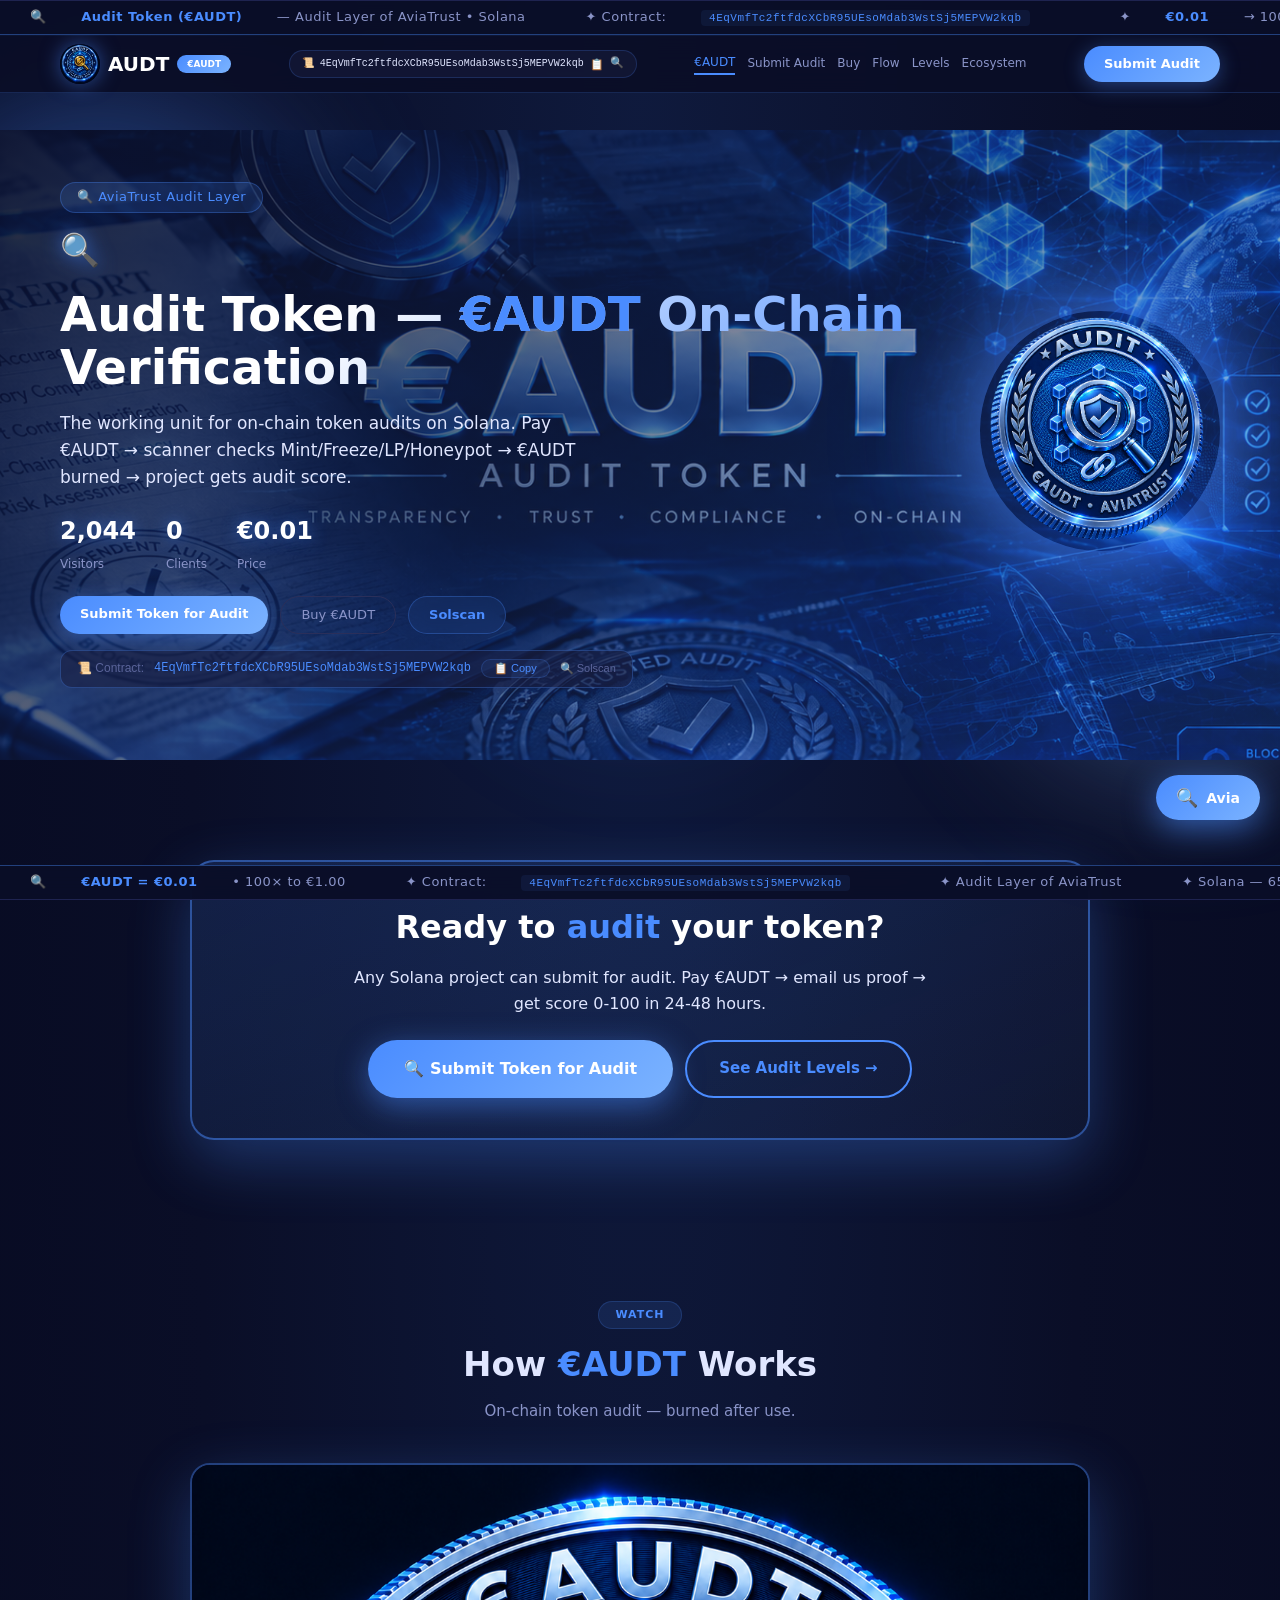
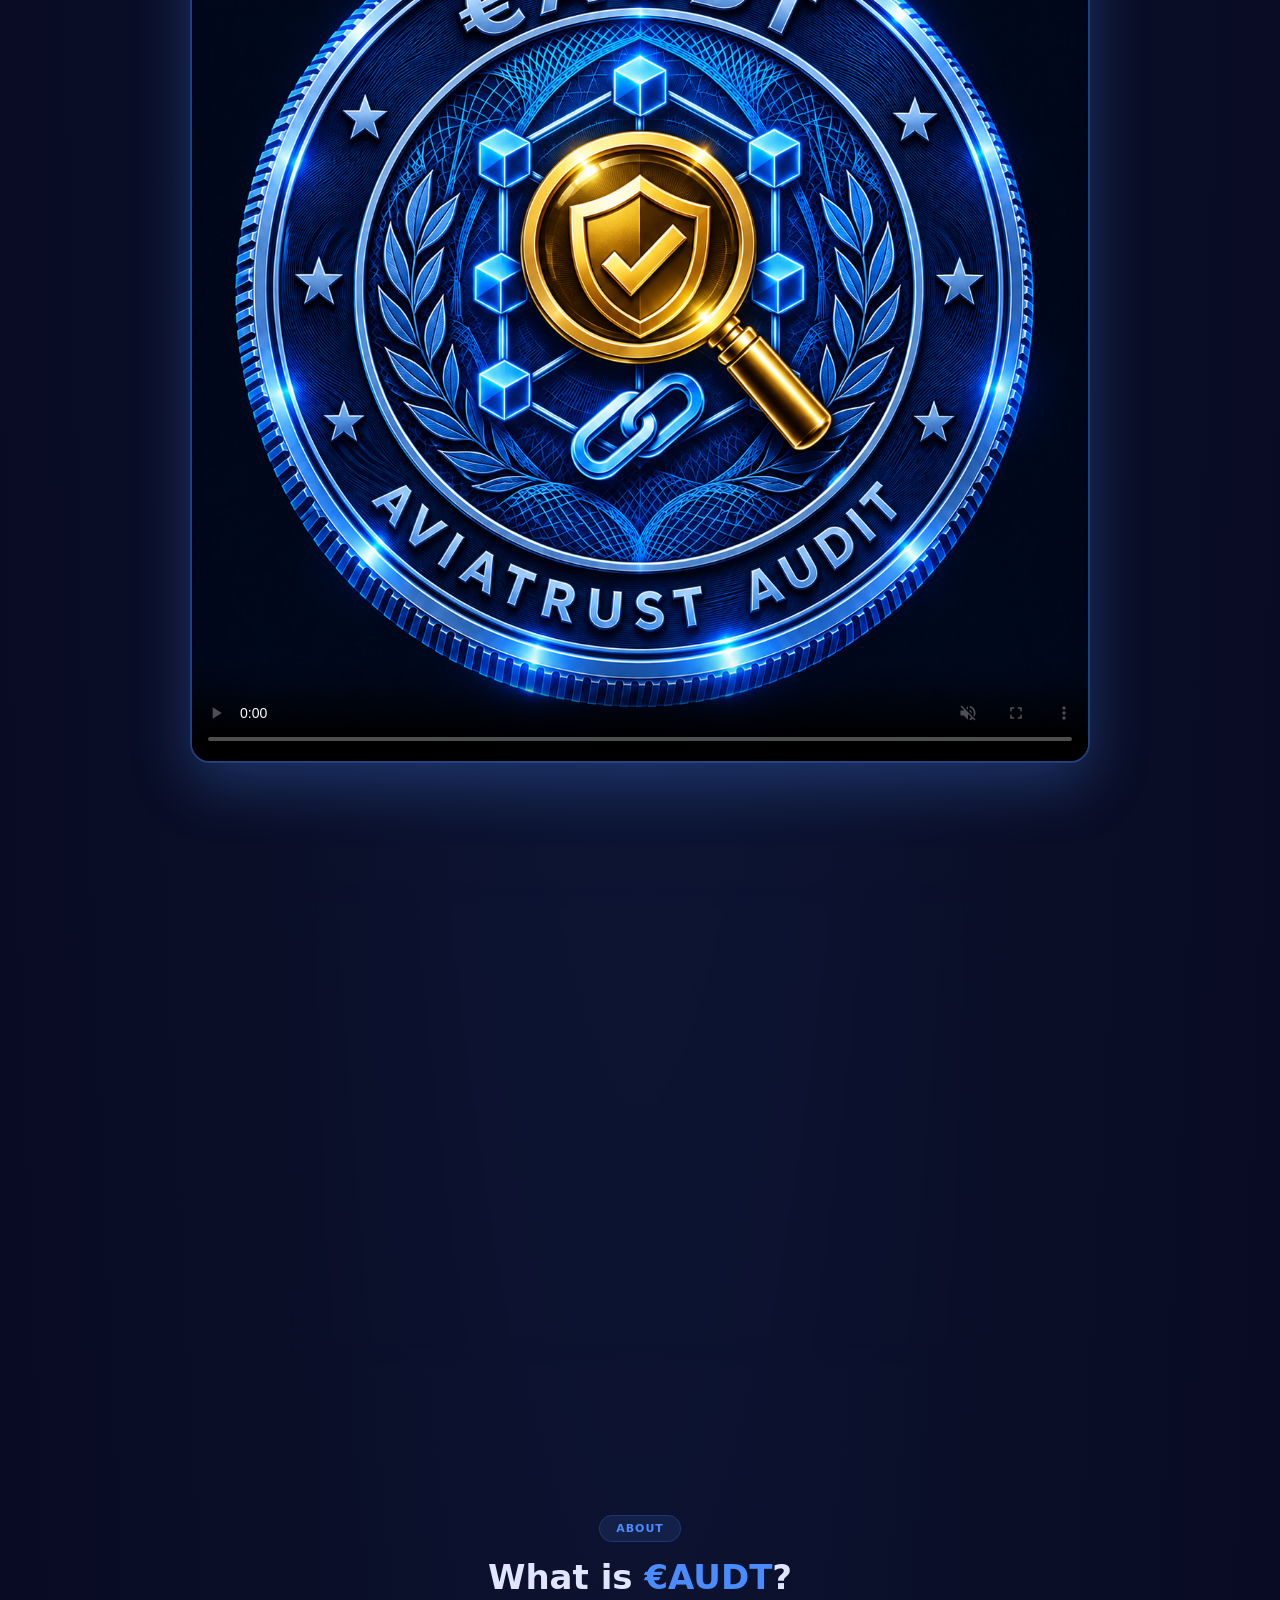
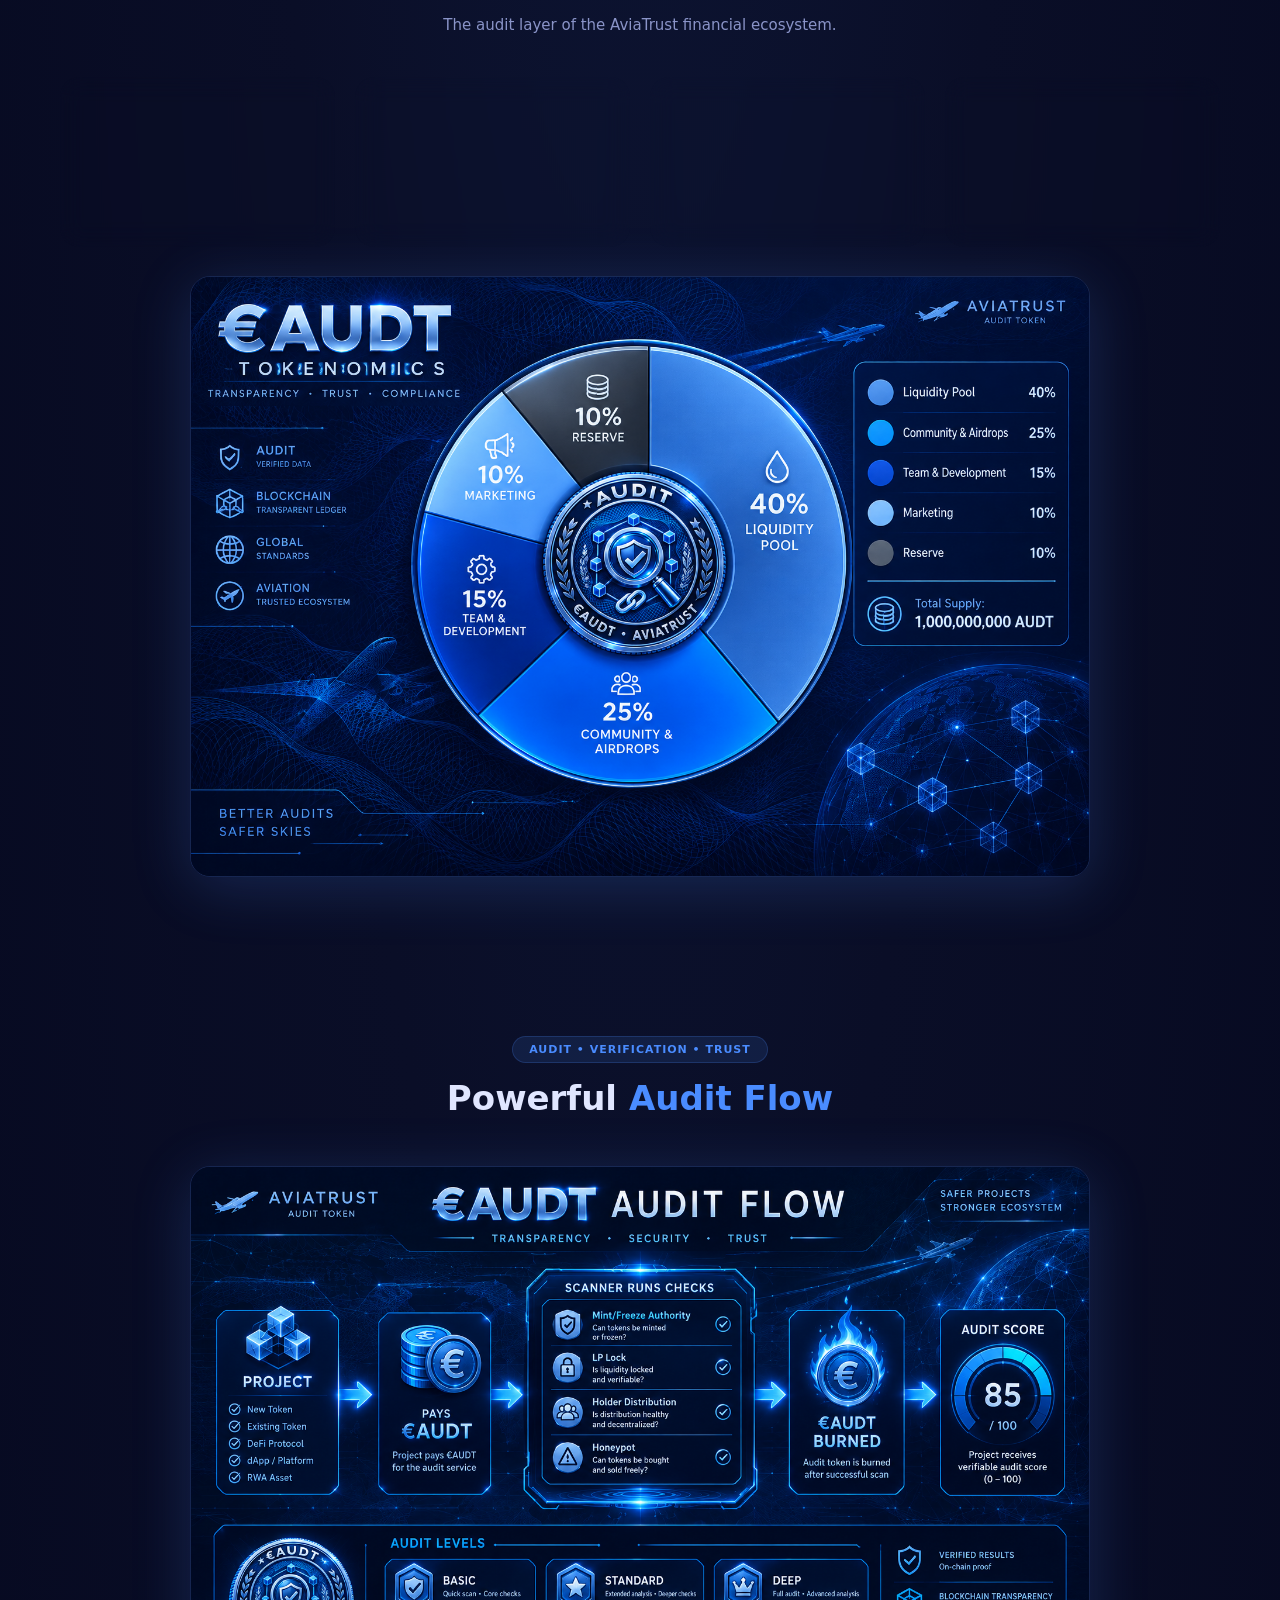
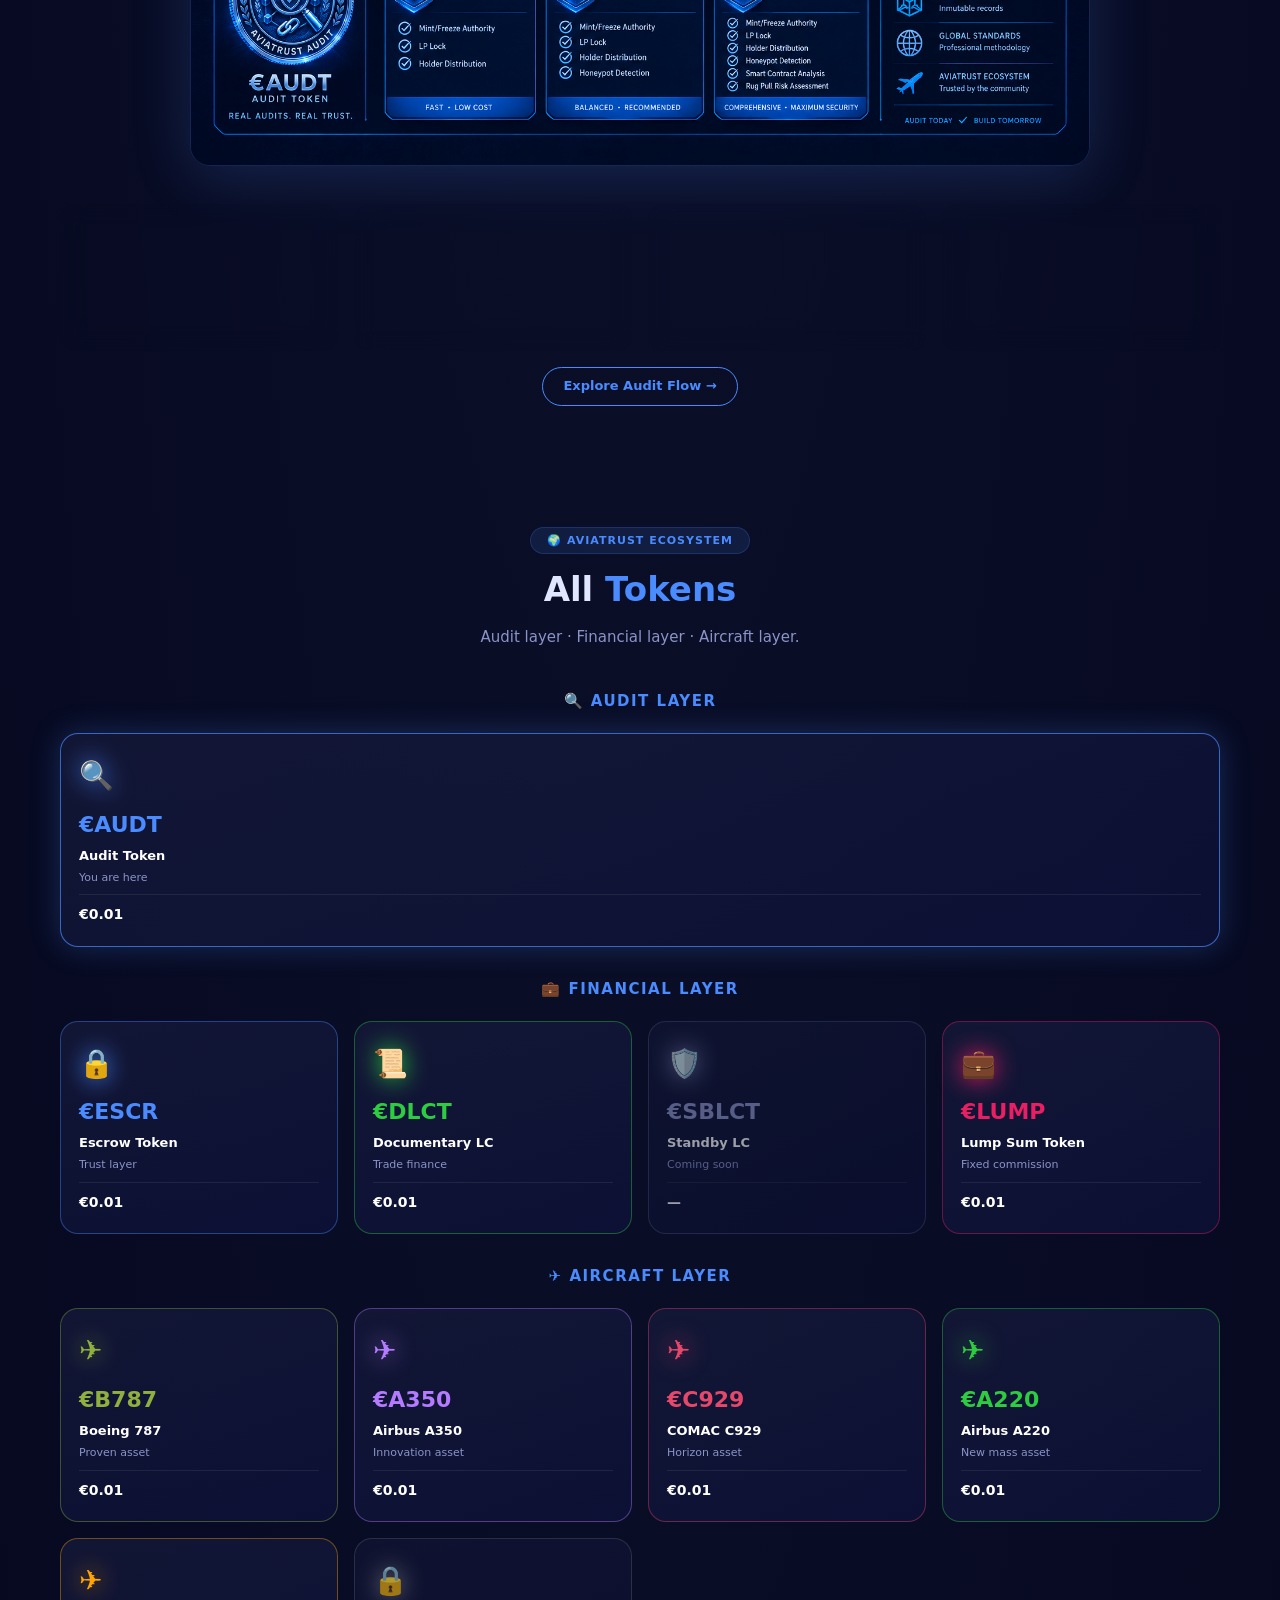
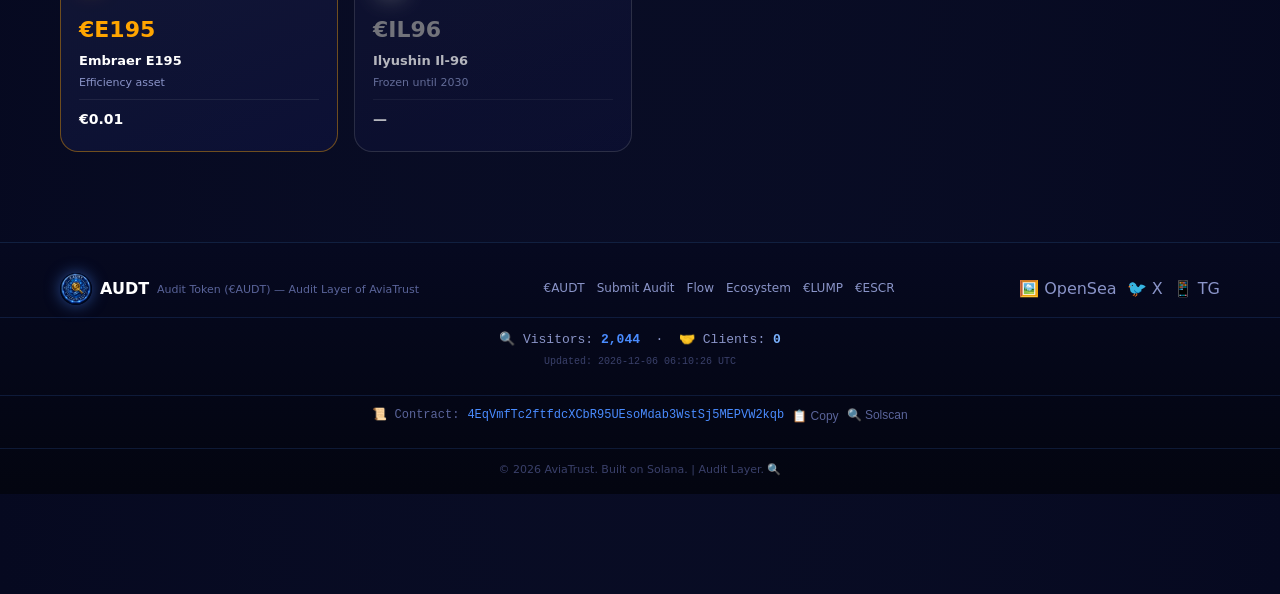
==== commit bdf37de9: "Update index.html" ====
--- a/index.html
+++ b/index.html
@@ -4,24 +4,17 @@
 <meta charset="UTF-8" />
 <meta name="viewport" content="width=device-width, initial-scale=1.0"/>
 <title>Audit Token (€AUDT) — Audit Layer of AviaTrust</title>
-<meta name="description" content="Audit Token on Solana. Working unit for on-chain token audits. €0.01 → target ×100." />
+<meta name="description" content="Audit Token on Solana. On-chain token audits for any Solana project. €0.01 → target ×100." />
 <link rel="icon" href="audt_logo.png" />
 <link rel="stylesheet" href="ai-agent.css" />
 <style>
 * { margin: 0; padding: 0; box-sizing: border-box; }
-body {
-  font-family: 'Segoe UI', system-ui, sans-serif;
-  background: radial-gradient(ellipse at top, #0F1A3D 0%, #0A0E27 50%, #060920 100%);
-  color: #E0E6FF; line-height: 1.6; overflow-x: hidden;
-  padding-top: 130px; padding-bottom: 60px;
-}
+body { font-family: 'Segoe UI', system-ui, sans-serif; background: radial-gradient(ellipse at top, #0F1A3D 0%, #0A0E27 50%, #060920 100%); color: #E0E6FF; line-height: 1.6; overflow-x: hidden; padding-top: 130px; padding-bottom: 60px; }
 .container { max-width: 1200px; margin: 0 auto; padding: 0 20px; }
-
 .orb { position: fixed; border-radius: 50%; pointer-events: none; filter: blur(80px); opacity: 0.4; z-index: 0; }
 .orb-1 { width: 400px; height: 400px; background: #4A8CFF; top: 10%; left: -100px; }
 .orb-2 { width: 350px; height: 350px; background: #7BB3FF; bottom: 15%; right: -80px; }
 .orb-3 { width: 250px; height: 250px; background: #4A8CFF; top: 50%; left: 40%; opacity: 0.2; }
-
 .ticker { position: fixed; left: 0; width: 100%; z-index: 1000; background: rgba(10, 14, 39, 0.95); border-top: 1px solid #1E2350; border-bottom: 1px solid #1E2350; overflow: hidden; padding: 6px 0; backdrop-filter: blur(8px); }
 .ticker-top { top: 0; border-bottom: 1px solid rgba(74,140,255,0.4); }
 .ticker-bottom { bottom: 0; border-top: 1px solid rgba(74,140,255,0.4); }
@@ -31,7 +24,6 @@
 .ticker-track .contract-ticker { font-family: 'Courier New', monospace; color: #4A8CFF; background: rgba(74,140,255,0.08); padding: 2px 8px; border-radius: 4px; font-size: 11px; }
 @keyframes tickerScroll { 0% { transform: translateX(0); } 100% { transform: translateX(-50%); } }
 .ticker-bottom .ticker-track { animation-duration: 38s; }
-
 header { position: fixed; top: 36px; left: 0; width: 100%; background: rgba(10, 14, 39, 0.92); backdrop-filter: blur(12px); z-index: 900; border-bottom: 1px solid rgba(74,140,255,0.2); padding: 8px 0; }
 .header-inner { display: flex; align-items: center; justify-content: space-between; flex-wrap: wrap; gap: 8px; }
 .logo { display: flex; align-items: center; gap: 8px; }
@@ -44,12 +36,10 @@
 .header-contract .copy-btn:hover { color: #4A8CFF; }
 .header-contract .solscan-link { color: #5A649A; text-decoration: none; font-size: 11px; }
 .header-contract .solscan-link:hover { color: #4A8CFF; }
-
 nav { display: flex; gap: 12px; align-items: center; flex-wrap: wrap; }
 nav a { color: #8A94C8; text-decoration: none; font-size: 12px; font-weight: 500; transition: 0.3s; }
 nav a:hover { color: #4A8CFF; }
 nav a.active { color: #4A8CFF; border-bottom: 2px solid #4A8CFF; }
-
 .btn-primary { background: linear-gradient(135deg, #4A8CFF 0%, #7BB3FF 100%); color: #fff; padding: 8px 20px; border-radius: 30px; font-weight: 700; text-decoration: none; transition: 0.3s; border: none; cursor: pointer; display: inline-block; font-size: 13px; box-shadow: 0 4px 20px rgba(74,140,255,0.4); }
 .btn-primary:hover { transform: translateY(-2px); box-shadow: 0 8px 30px rgba(74,140,255,0.7); }
 .btn-secondary { background: transparent; color: #4A8CFF; padding: 8px 20px; border-radius: 30px; font-weight: 600; text-decoration: none; border: 1px solid #4A8CFF; transition: 0.3s; display: inline-block; font-size: 13px; }
@@ -58,7 +48,6 @@
 .btn-outline:hover { border-color: #4A8CFF; color: #fff; }
 .btn-glass { background: rgba(74,140,255, 0.08); backdrop-filter: blur(10px); color: #4A8CFF; padding: 8px 20px; border-radius: 30px; font-weight: 600; text-decoration: none; border: 1px solid rgba(74,140,255,0.3); transition: 0.3s; display: inline-block; font-size: 13px; }
 .btn-glass:hover { background: rgba(74,140,255,0.2); box-shadow: 0 0 25px rgba(74,140,255,0.4); }
-
 .hero { padding: 20px 0 40px; position: relative; z-index: 1; min-height: 70vh; display: flex; align-items: center; background-image: url('audt_hero_bg.png'); background-size: cover; background-position: center; background-attachment: fixed; }
 .hero::before { content: ''; position: absolute; top: 0; left: 0; right: 0; bottom: 0; background: linear-gradient(135deg, rgba(10,14,39,0.92) 0%, rgba(74,140,255,0.2) 100%); z-index: -1; }
 .hero-inner { display: flex; align-items: center; gap: 40px; position: relative; z-index: 1; }
@@ -72,7 +61,6 @@
 .stat-number { display: block; font-size: 24px; font-weight: 700; color: #fff; text-shadow: 0 0 15px rgba(74,140,255,0.5); }
 .stat-label { font-size: 12px; color: #8A94C8; }
 .hero-actions { display: flex; gap: 12px; flex-wrap: wrap; }
-
 .contract-hero { margin-top: 16px; padding: 8px 16px; background: rgba(26,30,65,0.6); border-radius: 12px; border: 1px solid rgba(74,140,255,0.3); display: inline-flex; align-items: center; gap: 10px; flex-wrap: wrap; font-size: 12px; font-family: 'Courier New', monospace; }
 .contract-hero .label { color: #5A649A; font-family: 'Segoe UI', sans-serif; }
 .contract-hero .addr { color: #4A8CFF; }
@@ -80,16 +68,13 @@
 .contract-hero .copy-btn:hover { background: rgba(74,140,255,0.2); }
 .contract-hero .solscan-link { color: #5A649A; text-decoration: none; font-size: 11px; font-family: 'Segoe UI', sans-serif; }
 .contract-hero .solscan-link:hover { color: #fff; }
-
 .hero-visual { flex: 0 0 240px; text-align: center; }
 .hero-coin { width: 240px; height: 240px; border-radius: 50%; object-fit: cover; box-shadow: 0 0 100px rgba(74,140,255,0.7), 0 0 150px rgba(74,140,255,0.4); animation: floatCoin 4s ease-in-out infinite; }
 @keyframes floatCoin { 0%, 100% { transform: translateY(0) rotate(0deg); } 50% { transform: translateY(-15px) rotate(5deg); } }
-
 .video-section { padding: 60px 0; position: relative; z-index: 1; }
 .video-wrapper { max-width: 900px; margin: 0 auto; border-radius: 20px; overflow: hidden; border: 2px solid rgba(74,140,255,0.4); box-shadow: 0 20px 60px rgba(74,140,255,0.3); transition: 0.3s; }
 .video-wrapper:hover { box-shadow: 0 20px 80px rgba(74,140,255,0.6); transform: translateY(-4px); border-color: #4A8CFF; }
 .video-wrapper video { width: 100%; display: block; }
-
 .quick-buy { max-width: 700px; margin: 0 auto 30px; background: linear-gradient(160deg, rgba(26,30,65,0.6) 0%, rgba(15,26,61,0.6) 100%); border: 1px solid rgba(74,140,255,0.3); border-radius: 24px; padding: 28px 32px; backdrop-filter: blur(12px); text-align: center; box-shadow: 0 20px 60px rgba(74,140,255,0.15); }
 .quick-buy h2 { font-size: 28px; margin-bottom: 6px; }
 .quick-buy h2 .highlight { color: #4A8CFF; }
@@ -109,33 +94,37 @@
 .buy-links-grid a { background: rgba(74,140,255,0.08); border: 1px solid #1E2350; border-radius: 12px; padding: 10px 6px; color: #8A94C8; text-decoration: none; font-size: 11px; transition: 0.3s; text-align: center; }
 .buy-links-grid a:hover { border-color: #4A8CFF; color: #4A8CFF; background: rgba(74,140,255,0.05); }
 .buy-links-grid a .icon { display: block; font-size: 18px; margin-bottom: 2px; }
-
 section { padding: 60px 0; position: relative; z-index: 1; }
 .section-header { text-align: center; margin-bottom: 40px; }
 .section-tag { display: inline-block; background: rgba(74,140,255,0.12); color: #4A8CFF; padding: 4px 16px; border-radius: 20px; font-size: 11px; font-weight: 600; text-transform: uppercase; letter-spacing: 1px; border: 1px solid rgba(74,140,255,0.2); }
 .section-header h2 { font-size: 34px; font-weight: 700; margin: 8px 0; }
 .section-header h2 .highlight { color: #4A8CFF; }
 .section-header p { color: #8A94C8; max-width: 600px; margin: 0 auto; font-size: 15px; }
-
 .glass-card { background: linear-gradient(160deg, rgba(26, 30, 65, 0.5) 0%, rgba(15, 26, 61, 0.5) 100%); backdrop-filter: blur(12px); border: 1px solid rgba(74,140,255,0.15); border-radius: 20px; padding: 24px 24px; transition: 0.4s; }
 .glass-card:hover { border-color: rgba(74,140,255,0.4); transform: translateY(-4px); box-shadow: 0 20px 40px rgba(74,140,255,0.15); }
-
 .about-grid { display: grid; grid-template-columns: repeat(auto-fit, minmax(200px, 1fr)); gap: 20px; }
 .about-card { text-align: center; padding: 24px; }
 .about-icon { font-size: 36px; margin-bottom: 8px; filter: drop-shadow(0 0 15px rgba(74,140,255,0.6)); }
 .about-card h3 { font-size: 17px; margin-bottom: 6px; color: #fff; }
 .about-card p { font-size: 13px; color: #8A94C8; }
-
 .rwa-grid { display: grid; grid-template-columns: repeat(auto-fit, minmax(220px, 1fr)); gap: 16px; }
 .rwa-card { background: linear-gradient(160deg, rgba(26,30,65,0.5), rgba(15,26,61,0.5)); border: 1px solid rgba(74,140,255,0.15); border-radius: 16px; padding: 22px 18px; text-align: center; transition: 0.3s; }
 .rwa-card:hover { border-color: #4A8CFF; transform: translateY(-4px); box-shadow: 0 15px 30px rgba(74,140,255,0.2); }
 .rwa-card .rwa-icon { font-size: 30px; margin-bottom: 6px; filter: drop-shadow(0 0 12px rgba(74,140,255,0.6)); }
 .rwa-card h4 { color: #fff; font-size: 15px; }
 .rwa-card p { color: #8A94C8; font-size: 12px; margin-top: 4px; }
-
 .image-block { max-width: 900px; margin: 30px auto; text-align: center; }
 .image-block img { max-width: 100%; border-radius: 20px; border: 1px solid rgba(74,140,255,0.2); box-shadow: 0 10px 60px rgba(74,140,255,0.2); }
-
+/* CTA AUDIT */
+.cta-audit { max-width: 900px; margin: 40px auto; background: linear-gradient(160deg, rgba(74,140,255,0.15), rgba(123,179,255,0.05)); border: 2px solid rgba(74,140,255,0.5); border-radius: 24px; padding: 40px 32px; text-align: center; box-shadow: 0 20px 60px rgba(74,140,255,0.3); }
+.cta-audit h2 { font-size: 32px; color: #fff; margin-bottom: 12px; }
+.cta-audit h2 .highlight { color: #4A8CFF; }
+.cta-audit p { color: #E0E6FF; font-size: 16px; margin-bottom: 24px; max-width: 600px; margin-left: auto; margin-right: auto; }
+.cta-audit .cta-buttons { display: flex; gap: 12px; justify-content: center; flex-wrap: wrap; }
+.cta-audit .btn-cta { background: linear-gradient(135deg, #4A8CFF 0%, #7BB3FF 100%); color: #fff; padding: 16px 36px; border-radius: 30px; font-weight: 700; font-size: 16px; text-decoration: none; box-shadow: 0 8px 30px rgba(74,140,255,0.5); transition: 0.3s; }
+.cta-audit .btn-cta:hover { transform: translateY(-3px); box-shadow: 0 12px 40px rgba(74,140,255,0.8); }
+.cta-audit .btn-cta-outline { background: transparent; color: #4A8CFF; border: 2px solid #4A8CFF; padding: 14px 32px; border-radius: 30px; font-weight: 600; font-size: 15px; text-decoration: none; transition: 0.3s; }
+.cta-audit .btn-cta-outline:hover { background: rgba(74,140,255,0.1); }
 /* ECOSYSTEM TOKENS */
 .token-block-title { text-align: center; font-size: 15px; font-weight: 700; color: #4A8CFF; text-transform: uppercase; letter-spacing: 1.5px; margin: 30px 0 20px; }
 .token-grid { display: grid; grid-template-columns: repeat(auto-fit, minmax(220px, 1fr)); gap: 16px; margin-bottom: 30px; }
@@ -149,15 +138,14 @@
 .token-audt { border-color: rgba(74,140,255,0.7); color: #4A8CFF; box-shadow: 0 0 30px rgba(74,140,255,0.25); }
 .token-escr { border-color: rgba(74,140,255,0.4); color: #4A8CFF; }
 .token-dlct { border-color: rgba(46,204,64,0.4); color: #2ECC40; }
-.token-sblct { border-color: rgba(255,165,0,0.4); color: #FFA500; }
 .token-lump { border-color: rgba(233,30,99,0.4); color: #E91E63; }
+.token-soon { border-color: rgba(138,148,200,0.3); color: #8A94C8; opacity: 0.6; }
 .token-b787 { border-color: rgba(143,175,63,0.4); color: #8FAF3F; }
 .token-a350 { border-color: rgba(181,123,255,0.4); color: #B57BFF; }
 .token-c929 { border-color: rgba(229,72,106,0.4); color: #E5486A; }
 .token-a220 { border-color: rgba(46,204,64,0.4); color: #2ECC40; }
 .token-e195 { border-color: rgba(255,165,0,0.4); color: #FFA500; }
 .token-il96 { border-color: rgba(160,160,160,0.3); color: #A0A0A0; opacity: 0.7; }
-
 footer { background: linear-gradient(180deg, #060920 0%, #030510 100%); padding: 30px 0 16px; position: relative; z-index: 1; border-top: 1px solid rgba(74,140,255,0.2); margin-bottom: 40px; }
 .footer-inner { display: flex; justify-content: space-between; align-items: center; flex-wrap: wrap; gap: 12px; }
 .footer-brand { display: flex; align-items: center; gap: 8px; }
@@ -170,12 +158,10 @@
 .footer-social { display: flex; gap: 10px; }
 .footer-social a { color: #8A94C8; text-decoration: none; font-size: 16px; }
 .footer-social a:hover { color: #4A8CFF; }
-
 .footer-counter { text-align: center; padding: 12px 0; border-top: 1px solid rgba(74,140,255,0.15); margin-top: 12px; font-size: 13px; color: #8A94C8; font-family: 'Courier New', monospace; }
 .footer-counter .counter-visitors { color: #4A8CFF; font-weight: 600; }
 .footer-counter .counter-clients { color: #7BB3FF; font-weight: 600; }
 .footer-counter .time { font-size: 10px; color: #3A406A; }
-
 .footer-contract { text-align: center; padding: 10px 0; border-top: 1px solid rgba(74,140,255,0.15); margin-top: 12px; font-size: 12px; color: #5A649A; display: flex; align-items: center; justify-content: center; gap: 8px; flex-wrap: wrap; font-family: 'Courier New', monospace; }
 .footer-contract .addr { color: #4A8CFF; }
 .footer-contract .copy-btn { background: transparent; border: none; color: #5A649A; cursor: pointer; font-size: 12px; font-family: 'Segoe UI', sans-serif; }
@@ -183,7 +169,6 @@
 .footer-contract .solscan-link { color: #5A649A; text-decoration: none; font-size: 12px; font-family: 'Segoe UI', sans-serif; }
 .footer-contract .solscan-link:hover { color: #fff; }
 .footer-bottom { text-align: center; padding-top: 12px; border-top: 1px solid rgba(74,140,255,0.15); margin-top: 12px; font-size: 11px; color: #3A406A; }
-
 @media (max-width: 768px) {
   body { padding-top: 180px; }
   header { top: 34px; padding: 6px 0; }
@@ -206,6 +191,8 @@
   section { padding: 30px 0; }
   .footer-inner { flex-direction: column; text-align: center; }
   .footer-contract { font-size: 10px; flex-direction: column; gap: 4px; }
+  .cta-audit { padding: 24px 16px; }
+  .cta-audit h2 { font-size: 24px; }
 }
 @media (max-width: 480px) {
   .hero h1 { font-size: 26px; }
@@ -231,13 +218,13 @@
     <span>✦ <span class="highlight-ticker">€0.01</span> → 100× to €1.00</span>
     <span>✦ Token-2022 • 1% Transfer Fee</span>
     <span>✦ Mint/Freeze/LP/Honeypot checks</span>
-    <span>✦ SWIFT • SEPA • CIPS • UPI • PIX</span>
+    <span>✦ Submit audit: audit.html</span>
     <span>🔍 <span class="highlight-ticker">Audit Token (€AUDT)</span> — Audit Layer of AviaTrust • Solana</span>
     <span>✦ Contract: <span class="contract-ticker">4EqVmfTc2ftfdcXCbR95UEsoMdab3WstSj5MEPVW2kqb</span></span>
     <span>✦ <span class="highlight-ticker">€0.01</span> → 100× to €1.00</span>
     <span>✦ Token-2022 • 1% Transfer Fee</span>
     <span>✦ Mint/Freeze/LP/Honeypot checks</span>
-    <span>✦ SWIFT • SEPA • CIPS • UPI • PIX</span>
+    <span>✦ Submit audit: audit.html</span>
   </div>
 </div>
 
@@ -255,12 +242,13 @@
     </div>
     <nav>
       <a href="index.html" class="active">€AUDT</a>
+      <a href="audit.html">Submit Audit</a>
       <a href="buy.html">Buy</a>
-      <a href="trade.html">Trade</a>
-      <a href="fintech2.html">Audit Flow</a>
+      <a href="fintech1.html">Flow</a>
+      <a href="fintech2.html">Levels</a>
       <a href="ecosystem.html">Ecosystem</a>
     </nav>
-    <a href="buy.html" class="btn-primary">Buy €AUDT</a>
+    <a href="audit.html" class="btn-primary">Submit Audit</a>
   </div>
 </header>
 
@@ -277,8 +265,8 @@
         <div class="stat"><span class="stat-number">€0.01</span><span class="stat-label">Price</span></div>
       </div>
       <div class="hero-actions">
-        <a href="buy.html" class="btn-primary">Buy €AUDT</a>
-        <a href="https://jup.ag/tokens/4EqVmfTc2ftfdcXCbR95UEsoMdab3WstSj5MEPVW2kqb" target="_blank" class="btn-outline">Jupiter</a>
+        <a href="audit.html" class="btn-primary">Submit Token for Audit</a>
+        <a href="buy.html" class="btn-outline">Buy €AUDT</a>
         <a href="https://solscan.io/token/4EqVmfTc2ftfdcXCbR95UEsoMdab3WstSj5MEPVW2kqb" target="_blank" class="btn-glass">Solscan</a>
       </div>
       <div class="contract-hero">
@@ -290,6 +278,20 @@
     </div>
     <div class="hero-visual">
       <img src="audt_coin.png" alt="€AUDT Coin" class="hero-coin" onerror="this.onerror=null;this.src='audt_logo.png';" />
+    </div>
+  </div>
+</section>
+
+<!-- CTA AUDIT -->
+<section>
+  <div class="container">
+    <div class="cta-audit">
+      <h2>Ready to <span class="highlight">audit</span> your token?</h2>
+      <p>Any Solana project can submit for audit. Pay €AUDT → email us proof → get score 0-100 in 24-48 hours.</p>
+      <div class="cta-buttons">
+        <a href="audit.html" class="btn-cta">🔍 Submit Token for Audit</a>
+        <a href="fintech2.html" class="btn-cta-outline">See Audit Levels →</a>
+      </div>
     </div>
   </div>
 </section>
@@ -373,29 +375,33 @@
       <div class="rwa-card glass-card"><div class="rwa-icon">🍯</div><h4>Honeypot</h4><p>Can you actually sell?</p></div>
     </div>
     <div style="text-align:center; margin-top:16px;">
-      <a href="fintech2.html" class="btn-secondary">Explore Audit Flow →</a>
+      <a href="fintech1.html" class="btn-secondary">Explore Audit Flow →</a>
     </div>
   </div>
 </section>
 
-<!-- ===== ECOSYSTEM TOKENS ===== -->
+<!-- ECOSYSTEM -->
 <section id="tokens">
   <div class="container">
     <div class="section-header">
       <span class="section-tag">🌍 AviaTrust Ecosystem</span>
       <h2>All <span class="highlight">Tokens</span></h2>
-      <p>Financial layer and aircraft layer on Solana.</p>
-    </div>
-
-    <div class="token-block-title">💼 Financial Layer</div>
+      <p>Audit layer · Financial layer · Aircraft layer.</p>
+    </div>
+
+    <div class="token-block-title">🔍 Audit Layer</div>
     <div class="token-grid">
       <a href="index.html" class="token-tile token-audt">
         <div class="token-tile-icon">🔍</div>
         <div class="token-tile-symbol">€AUDT</div>
         <div class="token-tile-name">Audit Token</div>
-        <div class="token-tile-desc">Audit layer · You are here</div>
-        <div class="token-tile-price">€0.01</div>
-      </a>
+        <div class="token-tile-desc">You are here</div>
+        <div class="token-tile-price">€0.01</div>
+      </a>
+    </div>
+
+    <div class="token-block-title">💼 Financial Layer</div>
+    <div class="token-grid">
       <a href="https://aviabank.github.io/escr/" target="_blank" class="token-tile token-escr">
         <div class="token-tile-icon">🔒</div>
         <div class="token-tile-symbol">€ESCR</div>
@@ -410,12 +416,12 @@
         <div class="token-tile-desc">Trade finance</div>
         <div class="token-tile-price">€0.01</div>
       </a>
-      <a href="https://aviabank.github.io/sblct/" target="_blank" class="token-tile token-sblct">
+      <a href="https://aviabank.github.io/sblct/" target="_blank" class="token-tile token-soon">
         <div class="token-tile-icon">🛡️</div>
         <div class="token-tile-symbol">€SBLCT</div>
         <div class="token-tile-name">Standby LC</div>
-        <div class="token-tile-desc">Guarantee layer</div>
-        <div class="token-tile-price">€0.01</div>
+        <div class="token-tile-desc">Coming soon</div>
+        <div class="token-tile-price">—</div>
       </a>
       <a href="https://aviabank.github.io/lump/" target="_blank" class="token-tile token-lump">
         <div class="token-tile-icon">💼</div>
@@ -481,13 +487,13 @@
     <span>✦ Audit Layer of AviaTrust</span>
     <span>✦ Solana — 65,000 TPS</span>
     <span>✦ Mint/Freeze/LP/Honeypot checks</span>
-    <span>✦ 365 Days Liquidity Lock</span>
+    <span>✦ Submit: audit.html</span>
     <span>🔍 <span class="highlight-ticker">€AUDT = €0.01</span> • 100× to €1.00</span>
     <span>✦ Contract: <span class="contract-ticker">4EqVmfTc2ftfdcXCbR95UEsoMdab3WstSj5MEPVW2kqb</span></span>
     <span>✦ Audit Layer of AviaTrust</span>
     <span>✦ Solana — 65,000 TPS</span>
     <span>✦ Mint/Freeze/LP/Honeypot checks</span>
-    <span>✦ 365 Days Liquidity Lock</span>
+    <span>✦ Submit: audit.html</span>
   </div>
 </div>
 
@@ -500,12 +506,11 @@
     </div>
     <div class="footer-links">
       <a href="index.html">€AUDT</a>
-      <a href="fintech1.html">Audit Flow</a>
+      <a href="audit.html">Submit Audit</a>
+      <a href="fintech1.html">Flow</a>
       <a href="ecosystem.html">Ecosystem</a>
+      <a href="https://aviabank.github.io/lump/" target="_blank">€LUMP</a>
       <a href="https://aviabank.github.io/escr/" target="_blank">€ESCR</a>
-      <a href="https://aviabank.github.io/dlct/" target="_blank">€DLCT</a>
-      <a href="https://aviabank.github.io/sblct/" target="_blank">€SBLCT</a>
-      <a href="https://aviabank.github.io/lump/" target="_blank">€LUMP</a>
     </div>
     <div class="footer-social">
       <a href="https://opensea.io/token/solana/4EqVmfTc2ftfdcXCbR95UEsoMdab3WstSj5MEPVW2kqb" target="_blank">🖼️ OpenSea</a>
--- a/ai-agent.css
+++ b/ai-agent.css
@@ -0,0 +1,69 @@
+/* Avia — AI Agent styles for €AUDT */
+.avia-btn {
+  position: fixed; right: 20px; bottom: 80px; z-index: 9998;
+  background: linear-gradient(135deg, #4A8CFF 0%, #7BB3FF 100%);
+  color: #fff; border: none; border-radius: 50px;
+  padding: 12px 20px; font-weight: 700; font-size: 14px; cursor: pointer;
+  display: flex; align-items: center; gap: 8px;
+  box-shadow: 0 8px 32px rgba(74,140,255,0.6); transition: 0.3s;
+  font-family: 'Segoe UI', system-ui, sans-serif;
+}
+.avia-btn:hover { transform: translateY(-3px); box-shadow: 0 12px 40px rgba(74,140,255,0.9); }
+.avia-btn-hidden { opacity: 0; pointer-events: none; transform: scale(0.8); }
+.avia-btn-icon { font-size: 18px; }
+
+.avia-window {
+  position: fixed; right: 20px; bottom: 80px;
+  width: 400px; max-width: calc(100vw - 40px);
+  height: 600px; max-height: calc(100vh - 120px);
+  background: linear-gradient(160deg, #0A0E27 0%, #0F1A3D 100%);
+  border: 1px solid rgba(74,140,255,0.4); border-radius: 20px;
+  z-index: 9999; display: flex; flex-direction: column; overflow: hidden;
+  opacity: 0; transform: translateY(20px) scale(0.95); pointer-events: none;
+  transition: 0.3s; box-shadow: 0 20px 60px rgba(0,0,0,0.8), 0 0 40px rgba(74,140,255,0.3);
+  font-family: 'Segoe UI', system-ui, sans-serif;
+}
+.avia-window.avia-open { opacity: 1; transform: translateY(0) scale(1); pointer-events: auto; }
+
+.avia-header {
+  display: flex; align-items: center; justify-content: space-between;
+  padding: 14px 16px; background: rgba(15,26,61,0.8); border-bottom: 1px solid rgba(74,140,255,0.3);
+}
+.avia-header-left { display: flex; align-items: center; gap: 10px; }
+.avia-avatar { width: 36px; height: 36px; border-radius: 50%; border: 2px solid #4A8CFF; object-fit: cover; }
+.avia-name { font-size: 15px; font-weight: 700; color: #fff; }
+.avia-status { font-size: 11px; color: #8A94C8; }
+.avia-close { background: transparent; border: none; color: #8A94C8; font-size: 26px; cursor: pointer; line-height: 1; padding: 0 6px; }
+.avia-close:hover { color: #4A8CFF; }
+
+.avia-messages { flex: 1; overflow-y: auto; padding: 16px; display: flex; flex-direction: column; gap: 10px; }
+.avia-messages::-webkit-scrollbar { width: 6px; }
+.avia-messages::-webkit-scrollbar-thumb { background: rgba(74,140,255,0.3); border-radius: 3px; }
+
+.avia-msg { display: flex; max-width: 92%; }
+.avia-msg-user { align-self: flex-end; justify-content: flex-end; }
+.avia-msg-agent { align-self: flex-start; }
+
+.avia-bubble { padding: 10px 14px; border-radius: 14px; font-size: 13px; line-height: 1.55; word-wrap: break-word; }
+.avia-msg-user .avia-bubble { background: linear-gradient(135deg, #4A8CFF 0%, #7BB3FF 100%); color: #fff; border-bottom-right-radius: 4px; font-weight: 500; }
+.avia-msg-agent .avia-bubble { background: rgba(15,26,61,0.9); color: #E0E6FF; border: 1px solid rgba(74,140,255,0.2); border-bottom-left-radius: 4px; }
+.avia-msg-agent .avia-bubble strong { color: #4A8CFF; }
+.avia-msg-agent .avia-bubble code { background: rgba(74,140,255,0.1); color: #7BB3FF; padding: 1px 6px; border-radius: 4px; font-family: 'Courier New', monospace; font-size: 11px; word-break: break-all; }
+.avia-msg-agent .avia-bubble a { color: #7BB3FF; text-decoration: none; word-break: break-all; }
+.avia-msg-agent .avia-bubble a:hover { text-decoration: underline; }
+
+.avia-suggestions { display: flex; flex-wrap: wrap; gap: 6px; padding: 10px 16px; border-top: 1px solid rgba(74,140,255,0.2); max-height: 160px; overflow-y: auto; }
+.avia-suggestion { background: rgba(74,140,255,0.08); border: 1px solid rgba(74,140,255,0.25); color: #4A8CFF; padding: 6px 10px; border-radius: 20px; font-size: 11px; cursor: pointer; transition: 0.2s; font-family: 'Segoe UI', system-ui, sans-serif; white-space: nowrap; }
+.avia-suggestion:hover { background: rgba(74,140,255,0.2); border-color: #4A8CFF; }
+
+.avia-external { display: flex; gap: 6px; padding: 10px 16px; border-top: 1px solid rgba(74,140,255,0.2); background: rgba(6,9,32,0.6); }
+.avia-external a { flex: 1; text-align: center; padding: 8px 6px; border-radius: 10px; background: rgba(74,140,255,0.08); border: 1px solid rgba(74,140,255,0.2); color: #4A8CFF; text-decoration: none; font-size: 11px; font-weight: 600; transition: 0.2s; }
+.avia-external a:hover { background: rgba(74,140,255,0.2); border-color: #4A8CFF; }
+
+.avia-footer { text-align: center; padding: 8px 12px; font-size: 10px; color: #3A406A; background: rgba(6,9,32,0.8); border-top: 1px solid rgba(74,140,255,0.2); }
+
+@media (max-width: 480px) {
+  .avia-window { right: 10px; bottom: 10px; width: calc(100vw - 20px); height: calc(100vh - 20px); max-height: calc(100vh - 20px); border-radius: 16px; }
+  .avia-btn { right: 12px; bottom: 72px; padding: 10px 16px; font-size: 13px; }
+  .avia-btn-label { display: none; }
+}
